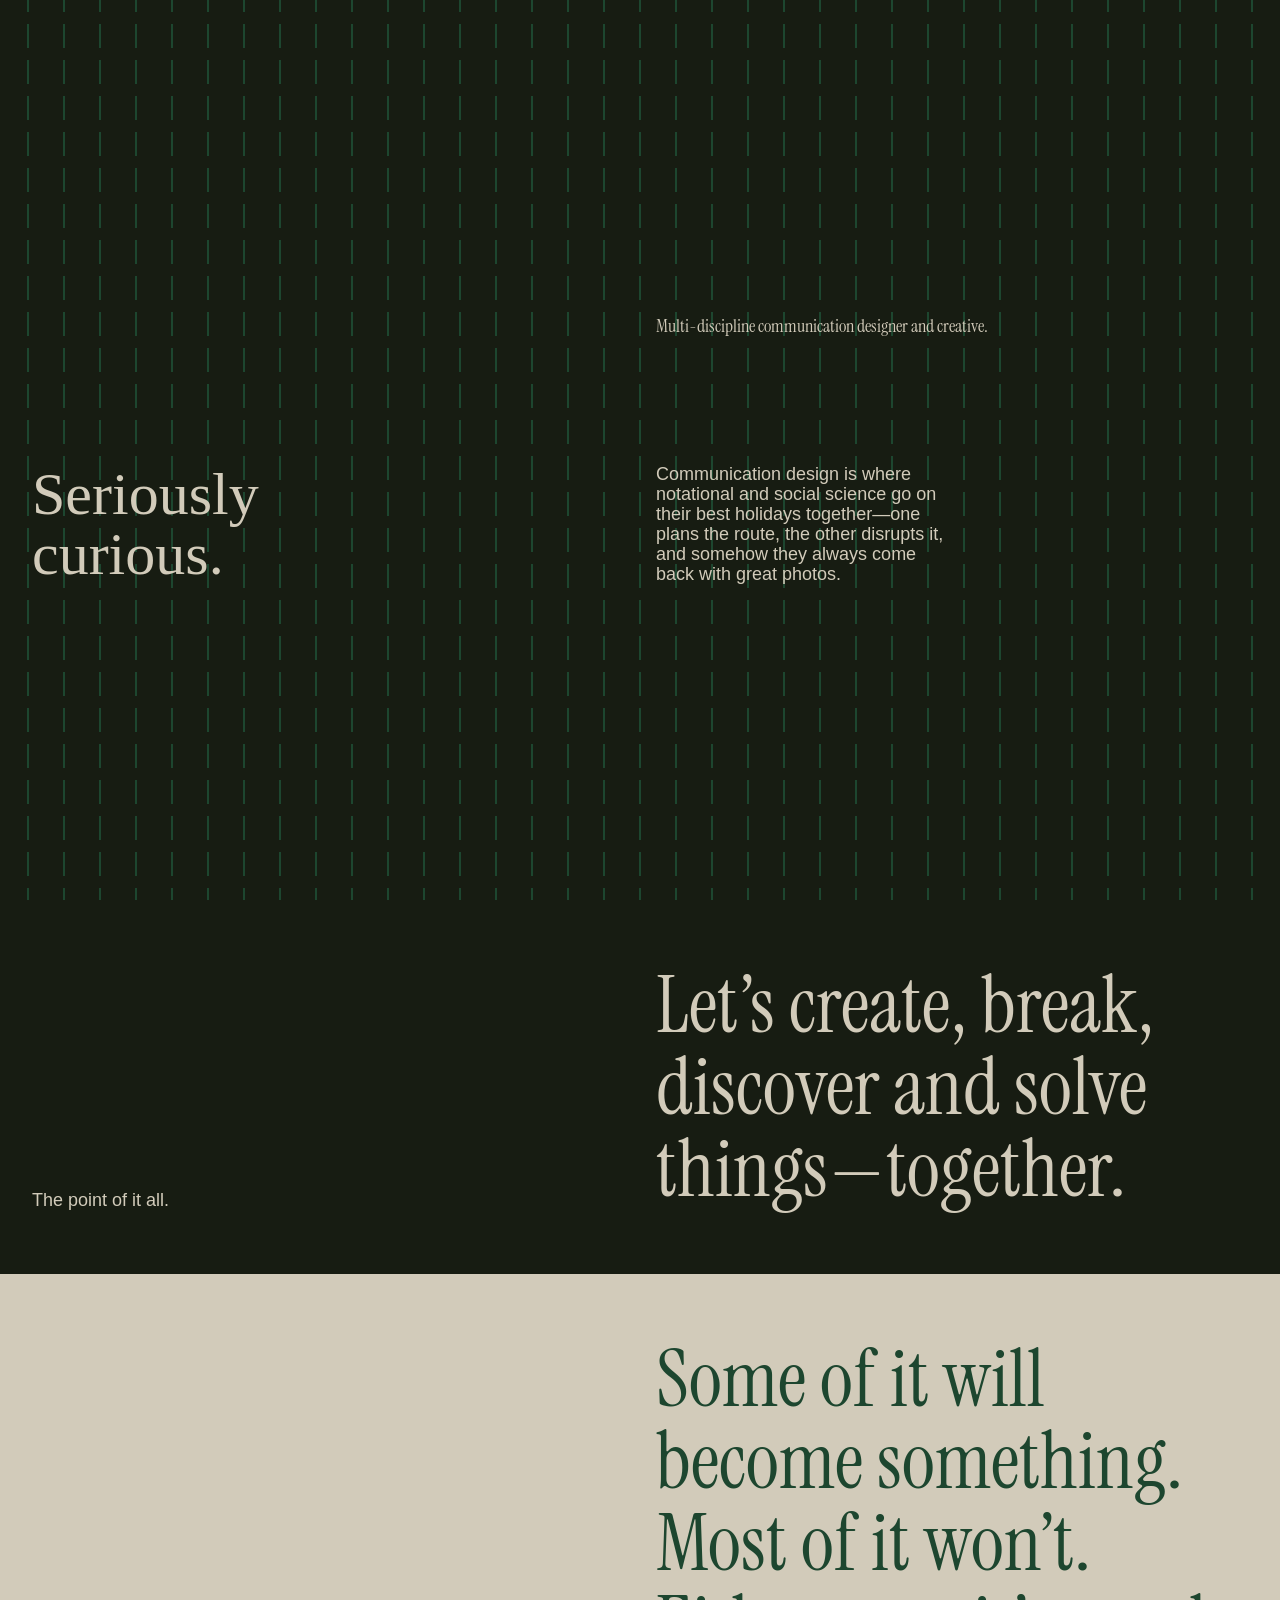
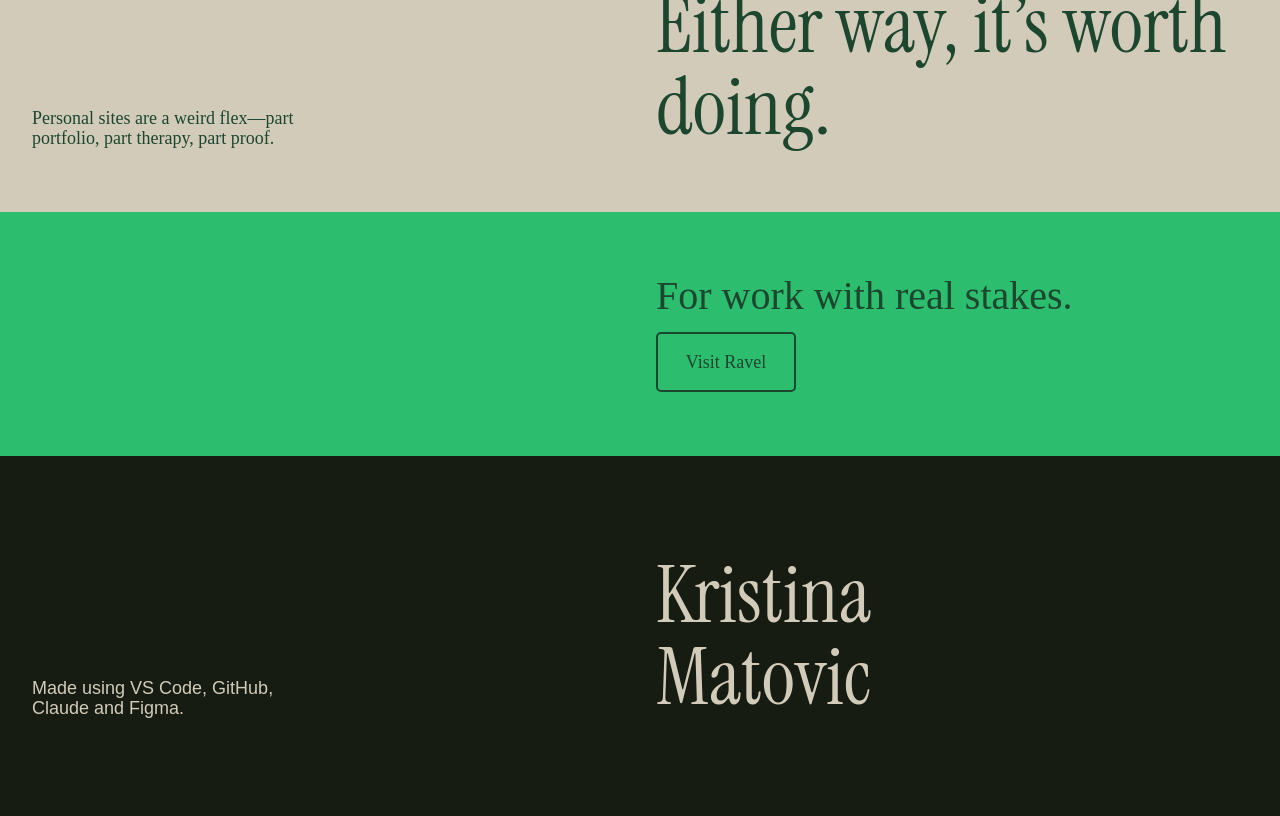
==== index.html @ 8ce005f4 "Update layout and styles" ====
<!DOCTYPE html>
<html lang="en">
<head>
  <meta charset="UTF-8">
  <meta name="viewport" content="width=device-width, initial-scale=1.0">
  <title>Kristina — Site</title>
  <link href="https://fonts.googleapis.com/css2?family=Instrument+Serif&family=Google+Sans+Flex:wght@100..900&display=swap" rel="stylesheet">
  <link rel="stylesheet" href="styles.css">
</head>
<body>

<div class="line-grid-bg" id="lineGrid"></div>
<script src="script.js"></script>

<main>
  <section class="section" id="home">
    <div class="columns">
      <div class="column heading">Seriously<br>curious.</div>
      <div class="column">
      <div class="body-serif">Multi-discipline communication designer and creative.</div>
      <div class="body-text">Communication design is where notational and social science go on their best holidays together—one plans the route, the other disrupts it, and somehow they always come back with great photos.</div>
    </div>
  </section>

  <section class="section" id="about">
    <div class="columns">
    <div class="column body-text">The point of it all.</div>
    <div class="column">  
    <div class="display-text">Let&#8217s create, break, discover and solve things—together.</div>
    </div>
  </section>

  <section class="section" id="work">
    <div class="columns">
      <div class="column body-text-green"> Personal sites are a weird flex—part portfolio, part therapy, part proof. </div>
      <div class="column display-text-green">  
      Some of it will become something. Most of it won&#8217t. Either way, it&#8217s worth doing. 
      </div>
      
    </div>
   </section>

   <section class="section" id="cta-section">
    <div class="columns">
    <div class="column"></div> 
      <div class="column">
          <div class="pull-out">For work with real stakes.</div>
          <a href="https://ravel.com.au" class="cta-button" target="_blank" rel="noopener">
        <span class="cta-text">Visit Ravel</span>
        </a>
      </div>
    </section>

  <section class="section" id="footer">
        <div class="columns">
          <div class="column body-text">Made using VS Code, GitHub, <br>Claude and Figma.  
          </div> 
          <div class="column display-text"> 
            Kristina<br>Matovic</div>
        </div>
      
  </section>
</main>


</body>
</html>
---- styles.css ----
html, body {
  margin: 0;
  background: #171C12;
  font-family: -apple-system, BlinkMacSystemFont, "Segoe UI", sans-serif;
}

html {
  overflow-x: hidden;
}

.line-grid-bg {
  position: fixed;
  inset: 0;
  z-index: 0;
  display: grid;
  grid-template-columns: repeat(auto-fill, 36px);
  grid-template-rows: repeat(auto-fill, 36px);
  justify-content: center;
  align-content: center;
}

.line-cell {
  width: 36px;
  height: 36px;
  display: flex;
  align-items: center;
  justify-content: center;
}

.line {
  width: 2px;
  height: 24px;
  background: #1D462F;
  border-radius: 0%;
  transform-origin: center;
  transform: rotate(0deg);
  /* easeInOutBack-style overshoot: bounces past target on the way in AND back */
  transition: transform 0.7s cubic-bezier(0.68, -0.55, 0.27, 1.55);
}

.line.rotated {
  transform: rotate(90deg);
  background: #2DBD6E;
}

/* Real page content sits above the background grid */

#home {
  min-height: 100vh;
}

#about {
  min-height: 40vh;
  background: #171C12;
}

#work {
  min-height: 40vh;
  background: #d2cbba;
}

#cta-section {
  min-height: 20vh;
  background: #2DBD6E;
}

#footer {
  min-height: 40vh;
  background: transparent;

}

.content {
  position: relative;
  z-index: 1;
  min-height: fit-content;
  display: flex;
  flex-direction: column;
  align-items: left;
  justify-content: left;
  text-align: left;
  padding: 2rem;
  box-sizing: border-box;
  pointer-events: none; 
}

.content h1 {
  font-size: 2.5rem;
  margin-bottom: 0.5rem;
}

.content p {
  color: #e4e1da;
  max-width: 480px;
}

.heading {
  font-family: 'Google Sans Flex';
  font-style: normal;
  font-weight: 400;
  font-size: 60px;
  line-height: 60px;
  /* or 100% */
  display: flex;
  align-items: flex-end;
  color: #d2cbba;
}

.pull-out {
  font-family: 'Google Sans Flex';
  font-style: normal;
  font-weight: 400;
  font-size: 40px;
  line-height: 40px;
  /* or 100% */
  display: flex;
  align-items: flex-end;
  color: #1D462F;
}

.body-text {
  max-width: 30ch; */
  font-family: 'Google Sans Flex';
  font-style: normal;
  font-weight: 400;
  font-size: 18px;
  line-height: 20px;
  display: flex;
  align-items: flex-end;
  color: #d2cbba;
}

.body-text-green {
  max-width: 30ch;
  font-family: 'Google Sans Flex';
  font-style: normal;
  font-weight: 500;
  font-size: 18px;
  line-height: 20px;
  /* or 100% */
  display: flex;
  align-items: flex-end;
  color: #1D462F;
}

.body-serif {
  font-family: "Instrument Serif", serif;
  font-weight: 400;
  font-size: 18px;
  line-height: 20px;
  color: #d2cbba;
  margin-bottom: 8rem;
}

.display-text {
  font-family: "Instrument Serif", serif;
  font-weight: 400;
  font-size: 80px;
  line-height: 82px;
  color: #d2cbba;
  margin-bottom: 0rem;
}

.display-text-green {
  font-family: "Instrument Serif", serif;
  font-weight: 400;
  font-size: 80px;
  line-height: 82px;
  color: #1D462F;
  margin-bottom: 0rem;
}

.section {
  min-height: 100vh;   /* each section takes at least one full screen */
  display: flex;
  align-items: center;
  justify-content: left;
  padding: 4rem 2rem;
  box-sizing: border-box;
  position: relative;
  z-index: 1;
  pointer-events: none; 
}

.columns {
  display: grid;
  grid-template-columns: 1fr 1fr;   /* two equal columns */
  gap: 2rem;
  width: 100%;   /* add this line */
  max-width: 1800px;
}

/* button */

.cta-button {
  margin-top: 1rem;
  box-sizing: border-box;
  position: relative;
  width: 140px;
  height: 60px;
  border: 2px solid#1D462F;
  border-radius: 5px;
  display: flex;
  align-items: center;
  justify-content: center;
  text-decoration: none;
  color: #FFFFFF;
  cursor: pointer;
  pointer-events: auto;   /* required since parent sections have pointer-events: none */
  background: transparent;
  transition: background 0.3s ease, border-style 0.3s ease, transform 0.3s ease;
}

.cta-button:hover {
  background: #1D462F;
  border-style: solid;
  transform: scale(1.05);
}

.cta-text {
  font-family: 'Google Sans Flex';
  font-style: normal;
  font-size: 18px;
  font-weight: 500;
  display: flex;
  text-align: center;
  color: #1D462F;
}

.cta-button:hover .cta-text {
  color: #d2cbba; /* dark text once the button fills with purple, for contrast */
}
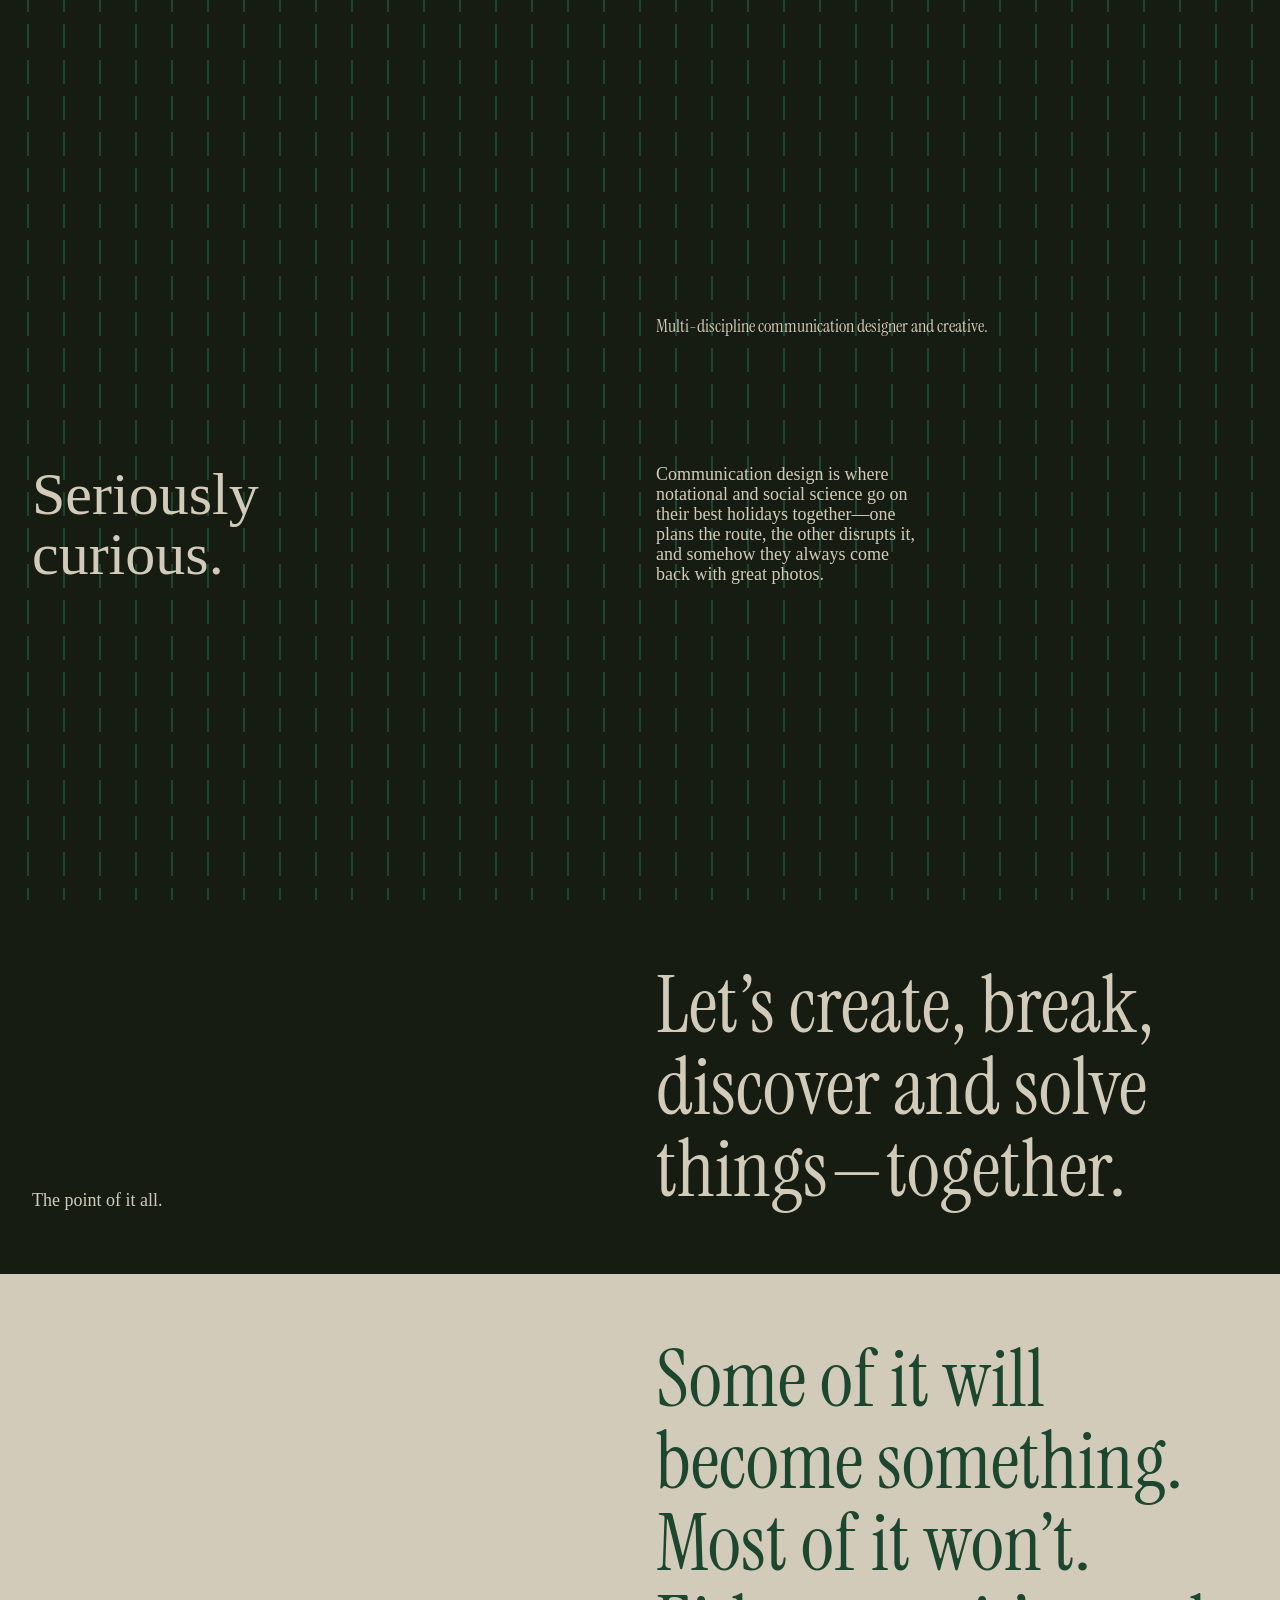
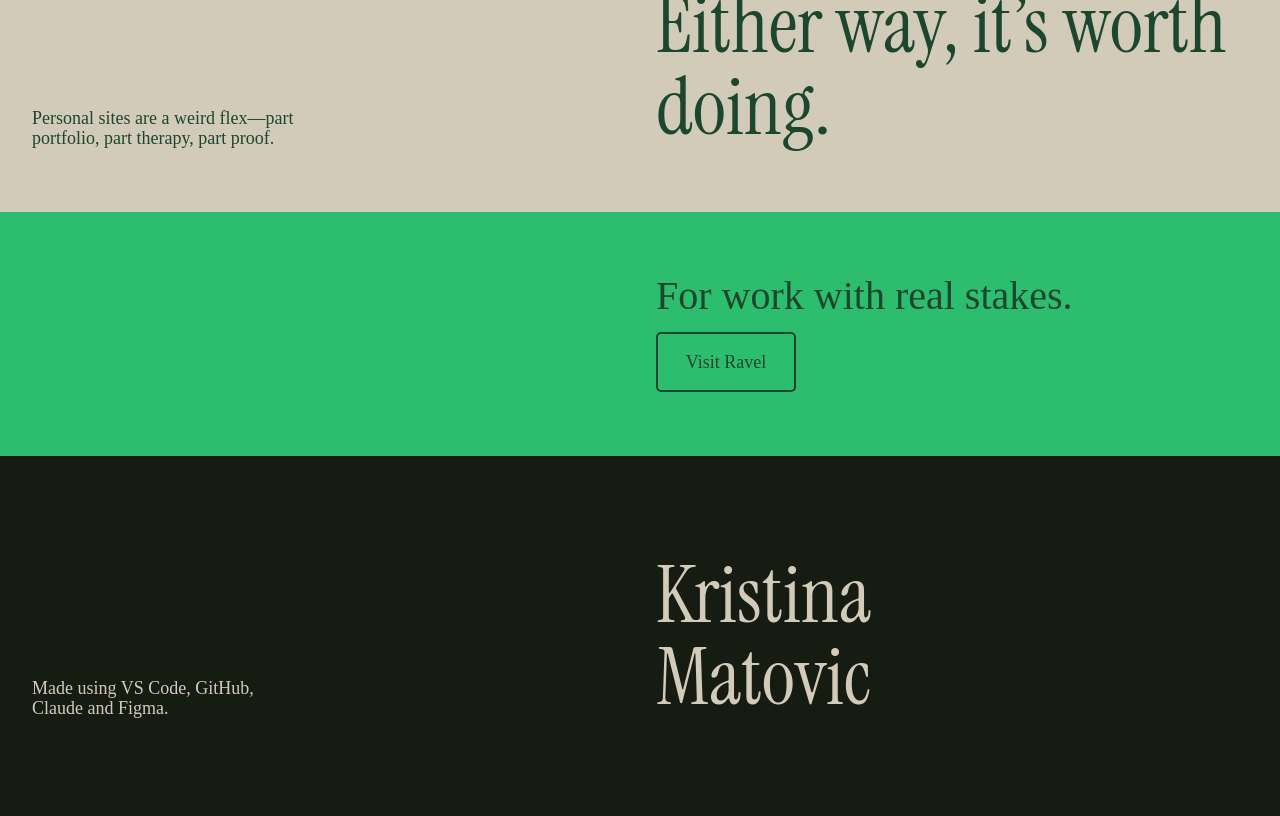
==== commit 95276f01: "Update layout and styles" ====
--- a/index.html
+++ b/index.html
@@ -20,6 +20,7 @@
       <div class="body-serif">Multi-discipline communication designer and creative.</div>
       <div class="body-text">Communication design is where notational and social science go on their best holidays together—one plans the route, the other disrupts it, and somehow they always come back with great photos.</div>
     </div>
+    </div>
   </section>
 
   <section class="section" id="about">
@@ -27,6 +28,7 @@
     <div class="column body-text">The point of it all.</div>
     <div class="column">  
     <div class="display-text">Let&#8217s create, break, discover and solve things—together.</div>
+    </div>
     </div>
   </section>
 
@@ -49,6 +51,7 @@
         <span class="cta-text">Visit Ravel</span>
         </a>
       </div>
+    </div>
     </section>
 
   <section class="section" id="footer">
--- a/styles.css
+++ b/styles.css
@@ -119,7 +119,7 @@
 }
 
 .body-text {
-  max-width: 30ch; */
+  max-width: 30ch; 
   font-family: 'Google Sans Flex';
   font-style: normal;
   font-weight: 400;
@@ -229,4 +229,39 @@
 
 .cta-button:hover .cta-text {
   color: #d2cbba; /* dark text once the button fills with purple, for contrast */
+}
+
+@media (max-width: 700px) {
+  .columns {
+    grid-template-columns: 1fr;
+  }
+
+  .heading {
+    font-size: 60px;
+    line-height: 60px;
+  }
+
+  .body-text {
+    font-size: 16px;
+    line-height: 22px;
+  }
+
+  .section {
+    padding: 4rem 1.5rem;
+  }
+
+  .display-text {
+    font-size: 56px;
+    line-height: 56px;
+  }
+
+  .display-text-green {
+    font-size: 56px;
+    line-height: 56px;
+  }
+
+  .pull-out {
+    font-size: 28px;
+    line-height: 28px;
+  }
 }
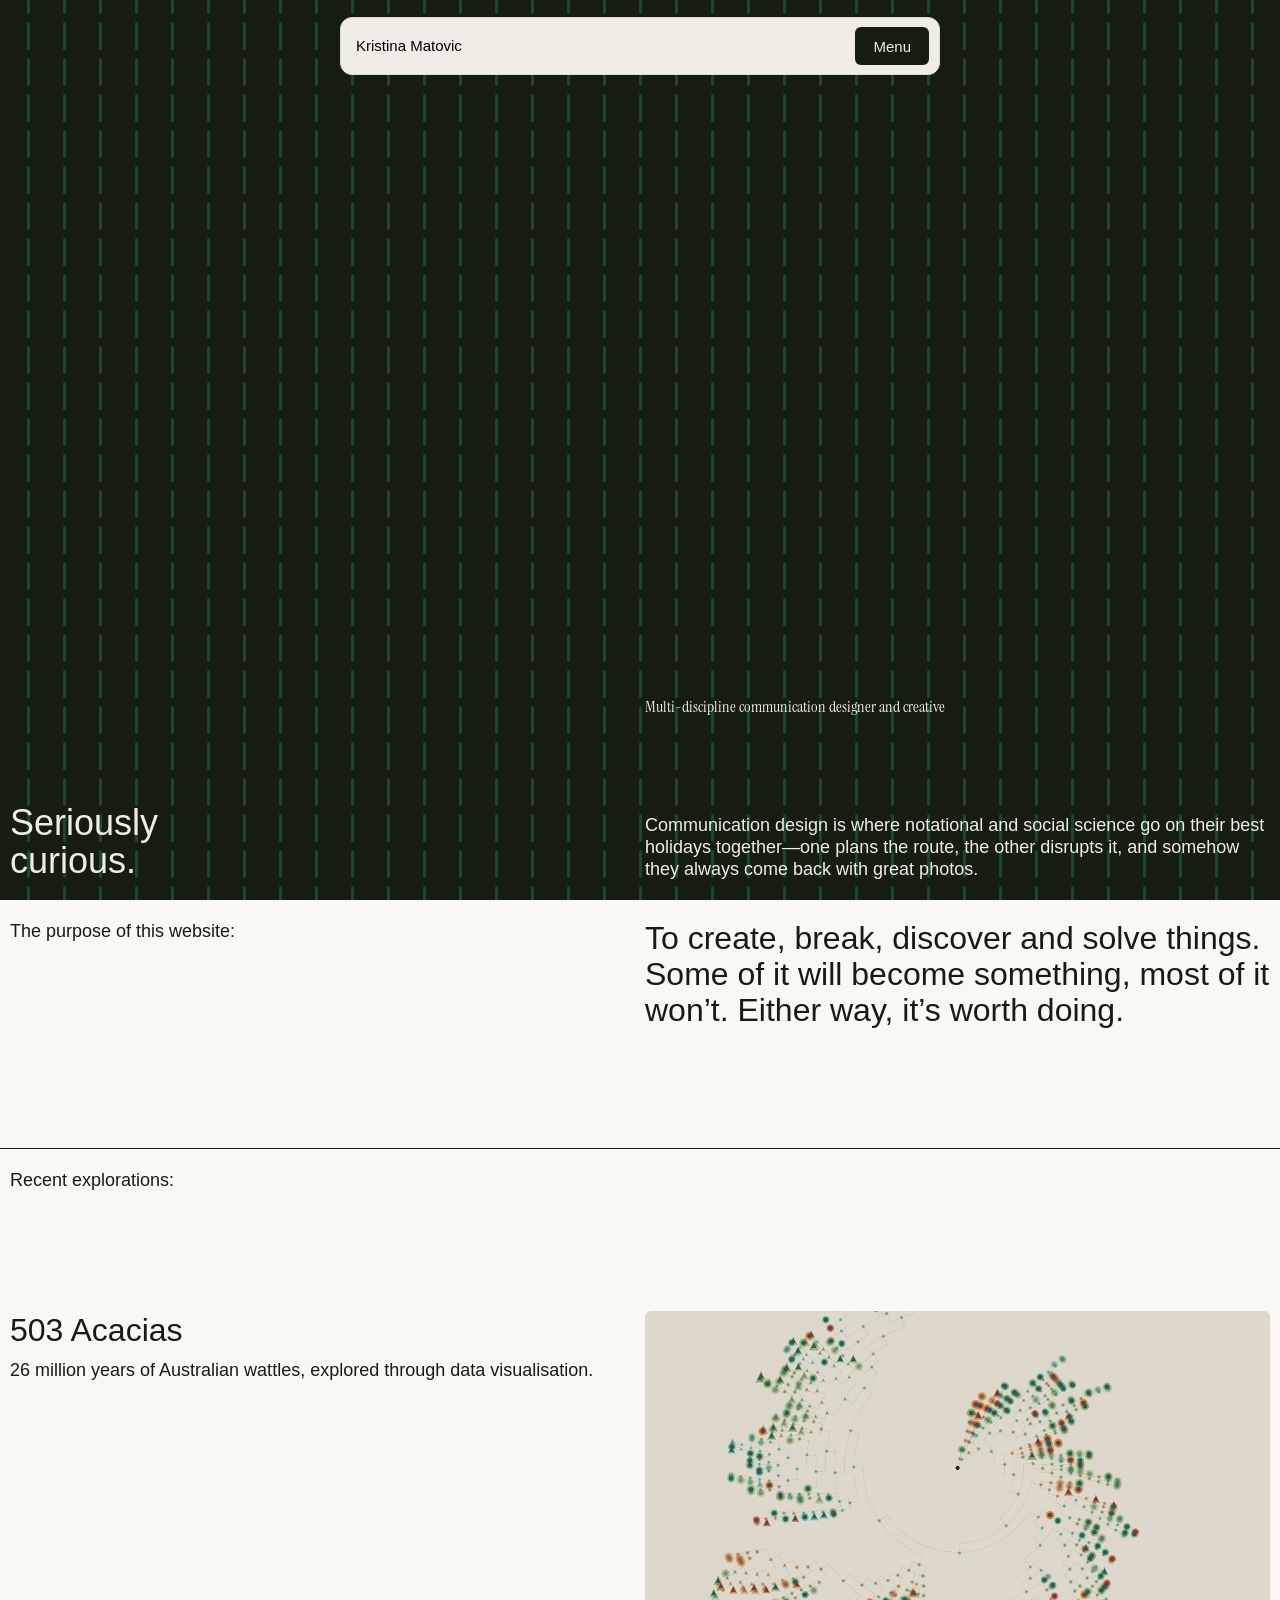
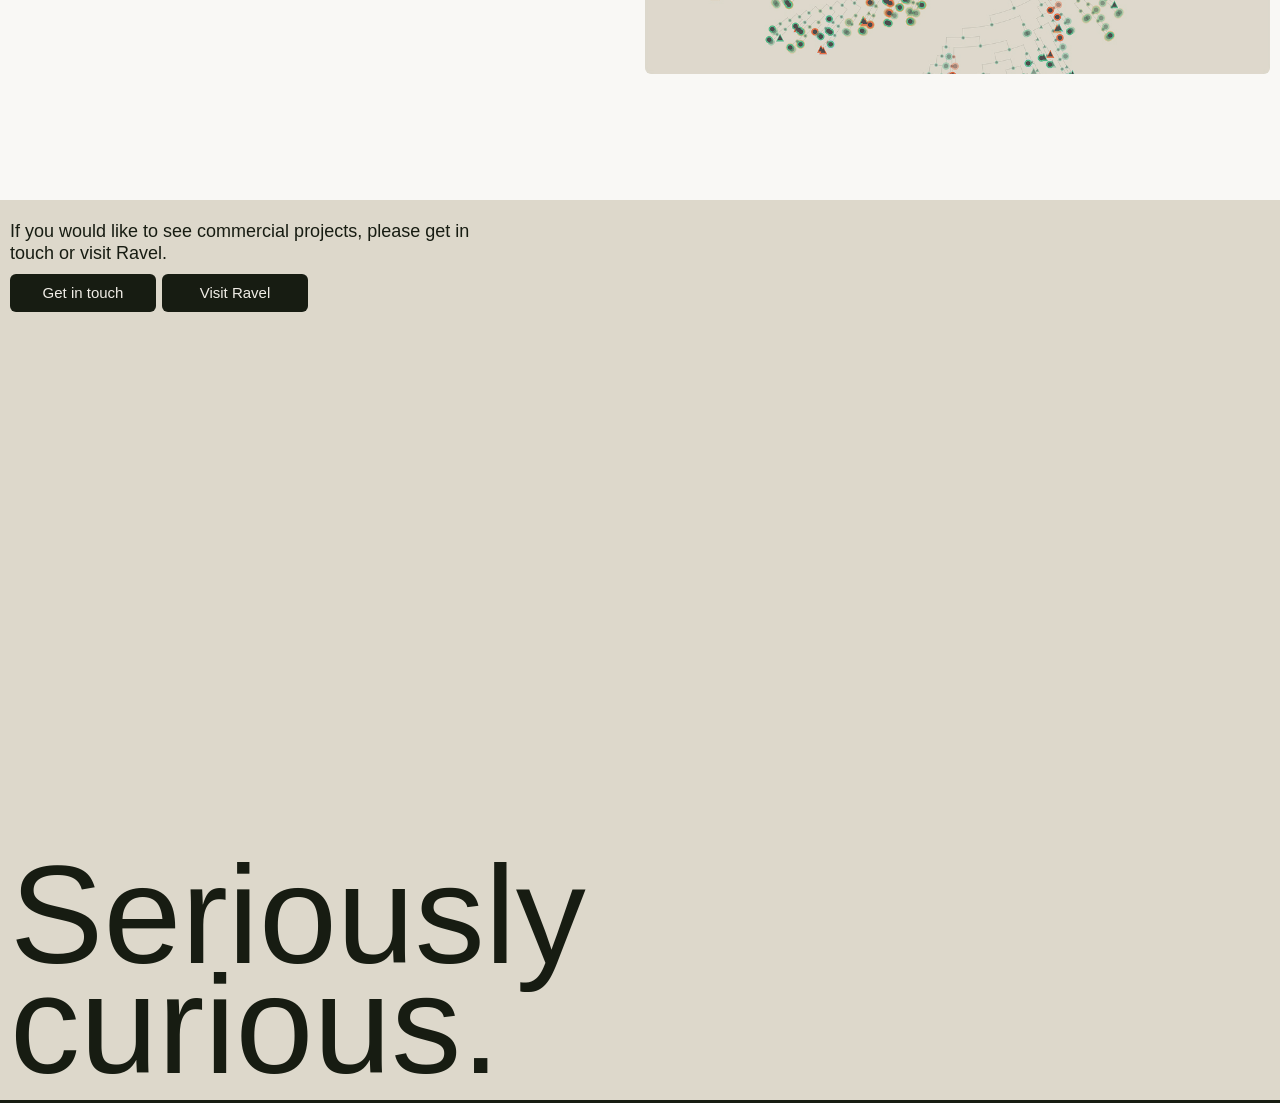
==== commit 77d2d311: "New home page, 503 Acacias page, menu and scroll animations" ====
--- a/index.html
+++ b/index.html
@@ -2,69 +2,88 @@
 <html lang="en">
 <head>
   <meta charset="UTF-8">
-  <meta name="viewport" content="width=device-width, initial-scale=1.0">
-  <title>Kristina — Site</title>
-  <link href="https://fonts.googleapis.com/css2?family=Instrument+Serif&family=Google+Sans+Flex:wght@100..900&display=swap" rel="stylesheet">
+  <meta name="viewport" content="width=device-width, initial-scale=1">
+  <title>Kristina Matovic</title>
+  <link rel="preconnect" href="https://fonts.googleapis.com">
+  <link rel="preconnect" href="https://fonts.gstatic.com" crossorigin>
+  <link href="https://fonts.googleapis.com/css2?family=Google+Sans+Flex:wght@100..900&family=Instrument+Serif&display=swap" rel="stylesheet">
   <link rel="stylesheet" href="styles.css">
 </head>
 <body>
 
-<div class="line-grid-bg" id="lineGrid"></div>
-<script src="script.js"></script>
+  <!-- Interactive background (filled in by script.js) -->
+  <div class="line-grid-bg" id="lineGrid"></div>
 
-<main>
-  <section class="section" id="home">
-    <div class="columns">
-      <div class="column heading">Seriously<br>curious.</div>
-      <div class="column">
-      <div class="body-serif">Multi-discipline communication designer and creative.</div>
-      <div class="body-text">Communication design is where notational and social science go on their best holidays together—one plans the route, the other disrupts it, and somehow they always come back with great photos.</div>
-    </div>
-    </div>
-  </section>
+  <!-- Nav -->
+  <nav class="nav-bar">
+    <a href="index.html" class="nav-name">Kristina Matovic</a>
+    <button class="menu-toggle" id="menuToggle" type="button">Menu</button>
+  </nav>
 
-  <section class="section" id="about">
-    <div class="columns">
-    <div class="column body-text">The point of it all.</div>
-    <div class="column">  
-    <div class="display-text">Let&#8217s create, break, discover and solve things—together.</div>
-    </div>
-    </div>
-  </section>
+  <div class="menu-overlay" id="menuOverlay">
+    <ul class="menu-list">
+      <li><a href="acacias.html" class="menu-item">503 Acacias</a></li>
+      <li><a href="#contact" class="menu-item">Contact</a></li>
+    </ul>
+  </div>
 
-  <section class="section" id="work">
-    <div class="columns">
-      <div class="column body-text-green"> Personal sites are a weird flex—part portfolio, part therapy, part proof. </div>
-      <div class="column display-text-green">  
-      Some of it will become something. Most of it won&#8217t. Either way, it&#8217s worth doing. 
+  <main>
+
+    <!-- 1. Home (dark, lines show through) -->
+    <section class="section section-home" id="home">
+      <div class="columns">
+        <div class="col">
+          <h1 class="home-title">Seriously<br>curious.</h1>
+        </div>
+        <div class="col home-intro">
+          <p class="home-role">Multi-discipline communication designer and creative</p>
+          <p class="body-text">Communication design is where notational and social science go on their best holidays together—one plans the route, the other disrupts it, and somehow they always come back with great photos.</p>
+        </div>
       </div>
-      
-    </div>
-   </section>
-
-   <section class="section" id="cta-section">
-    <div class="columns">
-    <div class="column"></div> 
-      <div class="column">
-          <div class="pull-out">For work with real stakes.</div>
-          <a href="https://ravel.com.au" class="cta-button" target="_blank" rel="noopener">
-        <span class="cta-text">Visit Ravel</span>
-        </a>
-      </div>
-    </div>
     </section>
 
-  <section class="section" id="footer">
-        <div class="columns">
-          <div class="column body-text">Made using VS Code, GitHub, <br>Claude and Figma.  
-          </div> 
-          <div class="column display-text"> 
-            Kristina<br>Matovic</div>
+    <!-- 2. Purpose + recent explorations -->
+    <section class="section section-light" id="explorations">
+      <div class="columns">
+        <div class="col">
+          <p class="label">The purpose of this website:</p>
         </div>
-      
-  </section>
-</main>
+        <div class="col">
+          <p class="statement">To create, break, discover and solve things. Some of it will become something, most of it won’t. Either way, it’s worth doing.</p>
+        </div>
+      </div>
 
+      <hr class="divider">
 
+      <p class="label">Recent explorations:</p>
+
+      <div class="columns project-card">
+        <div class="col">
+          <h2 class="project-title">503 Acacias</h2>
+          <p class="body-text">26 million years of Australian wattles, explored through data visualisation.</p>
+        </div>
+        <div class="col">
+          <a href="acacias.html" class="project-thumb">
+            <img src="images/acacias-thumb.png" alt="503 Acacias – phylogeny visualisation">
+          </a>
+        </div>
+      </div>
+    </section>
+
+    <!-- 3. Footer / contact -->
+    <section class="section section-footer" id="contact">
+      <div class="footer-top">
+        <p class="body-text">If you would like to see commercial projects, please get in touch or visit Ravel.</p>
+        <div class="buttons">
+          <a class="btn" href="mailto:hi@kristinamatovic.com">Get in touch</a>
+          <a class="btn" href="https://ravel.com.au" target="_blank" rel="noopener">Visit Ravel</a>
+        </div>
+      </div>
+      <p class="footer-title">Seriously<br>curious.</p>
+    </section>
+
+  </main>
+
+  <script src="script.js"></script>
 </body>
 </html>
--- a/styles.css
+++ b/styles.css
@@ -1,267 +1,311 @@
-html, body {
+/* ==========================================================
+   Kristina Matovic — home page
+   1. Tokens   2. Base   3. Background lines   4. Nav + menu
+   5. Layout   6. Sections   7. Buttons   8. Scroll fade   9. Mobile (keep last)
+   ========================================================== */
+
+/* 1. TOKENS ------------------------------------------------ */
+:root {
+  --green-black: #171C12;
+  --linen:       #F0EDE6;
+  --beige:       #DDD8CB;
+  --off-white:   #F9F8F5;
+  --gold:        #9D845B;
+
+  --line:        #1D462F;   /* resting line colour */
+  --line-active: #2DBD6E;   /* colour once rotated */
+  --cell:        36px;      /* grid cell size — script.js reads this */
+
+  --max-width: 1440px;
+  --gutter: max(10px, calc((100vw - var(--max-width)) / 2));
+}
+
+/* 2. BASE -------------------------------------------------- */
+html { overflow-x: hidden; scroll-behavior: smooth; }
+
+body {
   margin: 0;
-  background: #171C12;
-  font-family: -apple-system, BlinkMacSystemFont, "Segoe UI", sans-serif;
-}
-
-html {
-  overflow-x: hidden;
-}
-
+  background: var(--green-black);
+  color: var(--green-black);
+  font-family: 'Google Sans Flex', sans-serif;
+  font-size: 18px;
+  line-height: 22px;
+}
+
+h1, h2, p { margin: 0; }
+a { color: inherit; }
+
+.label         { font-weight: 500; }
+.body-text     { font-weight: 400; }
+.statement     { font-size: 32px; line-height: 36px; }
+.project-title { font-size: 32px; font-weight: 500; line-height: 1.2; }
+
+/* 3. BACKGROUND LINES -------------------------------------- */
 .line-grid-bg {
   position: fixed;
   inset: 0;
   z-index: 0;
   display: grid;
-  grid-template-columns: repeat(auto-fill, 36px);
-  grid-template-rows: repeat(auto-fill, 36px);
   justify-content: center;
   align-content: center;
 }
 
 .line-cell {
-  width: 36px;
-  height: 36px;
+  width: var(--cell);
+  height: var(--cell);
   display: flex;
   align-items: center;
   justify-content: center;
 }
 
 .line {
-  width: 2px;
-  height: 24px;
-  background: #1D462F;
-  border-radius: 0%;
-  transform-origin: center;
+  width: 3px;
+  height: 28px;
+  border-radius: 2px;
+  background: var(--line);
   transform: rotate(0deg);
-  /* easeInOutBack-style overshoot: bounces past target on the way in AND back */
-  transition: transform 0.7s cubic-bezier(0.68, -0.55, 0.27, 1.55);
+  transition: transform 0.7s cubic-bezier(0.68, -0.55, 0.27, 1.55),
+              background 0.3s ease;
 }
 
 .line.rotated {
   transform: rotate(90deg);
-  background: #2DBD6E;
-}
-
-/* Real page content sits above the background grid */
-
-#home {
+  background: var(--line-active);
+}
+
+/* 4. NAV + MENU -------------------------------------------- */
+.nav-bar {
+  position: fixed;
+  top: 17px;
+  left: 50%;
+  transform: translateX(-50%);
+  z-index: 100;
+  box-sizing: border-box;
+  width: calc(100% - 20px);
+  max-width: 600px;
+  height: 58px;
+  padding: 10px 10px 10px 15px;
+  display: flex;
+  align-items: center;
+  justify-content: space-between;
+  background: var(--linen);
+  border: 1px solid var(--beige);
+  border-radius: 12px;
+}
+
+.nav-name {
+  font-size: 15px;
+  font-weight: 500;
+  color: #000;
+  text-decoration: none;
+}
+
+.menu-toggle {
+  height: 38px;
+  padding: 0 18px;
+  border: 0;
+  border-radius: 6px;
+  background: var(--green-black);
+  color: var(--linen);
+  font: 400 15px 'Google Sans Flex', sans-serif;
+  cursor: pointer;
+  transition: background 0.2s;
+}
+.menu-toggle:hover,
+.menu-toggle.is-open { background: var(--gold); }
+
+.menu-overlay {
+  position: fixed;
+  inset: 0;
+  z-index: 90;
+  padding: 200px 10px 0;
+  box-sizing: border-box;
+  background: #544F4C;
+  opacity: .50;
+  visibility: hidden;
+  transition: opacity 0.3s, visibility 0.3s;
+}
+.menu-overlay.is-open { opacity: 1; visibility: visible; }
+
+.menu-list { list-style: none; margin: 0 auto; padding: 0; max-width: var(--max-width); }
+
+.menu-item {
+  position: relative;
+  display: block;
+  padding: 22px 0;
+  text-align: center;
+  font-size: 32px;
+  line-height: 36px;
+  color: var(--linen);
+  text-decoration: none;
+  border-bottom: 1px solid #A5A09D;
+  /* start state: dropped down and invisible. Closing snaps back instantly. */
+  opacity: 0;
+  transform: translateY(48px);
+  transition: opacity 0.2s, transform 0.2s;
+}
+.menu-item:hover { font-weight: 500; }
+
+/* The line that spins in when you hover — same trick as the background */
+.menu-item::before {
+  content: '';
+  position: absolute;
+  left: 20px;
+  top: 50%;
+  width: 3px;
+  height: 28px;
+  margin-top: -14px;
+  border-radius: 2px;
+  background: var(--line-active);
+  transition: transform 0.7s cubic-bezier(0.68, -0.55, 0.27, 1.55);
+}
+.menu-item:hover::before { transform: rotate(90deg); }
+
+/* Opening: items spring up one after another */
+.menu-overlay.is-open .menu-item {
+  opacity: 1;
+  transform: none;
+  transition: opacity 0.4s ease, transform 0.7s cubic-bezier(0.34, 1.56, 0.64, 1);
+}
+.menu-overlay.is-open li:nth-child(1) .menu-item { transition-delay: 0.10s; }
+.menu-overlay.is-open li:nth-child(2) .menu-item { transition-delay: 0.20s; }
+.menu-overlay.is-open li:nth-child(3) .menu-item { transition-delay: 0.30s; }
+
+@media (prefers-reduced-motion: reduce) {
+  .menu-item, .menu-overlay.is-open .menu-item { transform: none; transition: opacity 0.2s; }
+}
+
+/* 5. LAYOUT ------------------------------------------------ */
+/* Sections run edge to edge (so backgrounds do too). Side padding
+   keeps the content inside a centred 1440px column. */
+main { position: relative; z-index: 1; pointer-events: none; }  /* hovers pass through to the lines */
+
+.section {
+  box-sizing: border-box;
   min-height: 100vh;
-}
-
-#about {
-  min-height: 40vh;
-  background: #171C12;
-}
-
-#work {
-  min-height: 40vh;
-  background: #d2cbba;
-}
-
-#cta-section {
-  min-height: 20vh;
-  background: #2DBD6E;
-}
-
-#footer {
-  min-height: 40vh;
-  background: transparent;
-
-}
-
-.content {
-  position: relative;
-  z-index: 1;
-  min-height: fit-content;
+  padding: 20px var(--gutter);
   display: flex;
   flex-direction: column;
-  align-items: left;
-  justify-content: left;
-  text-align: left;
-  padding: 2rem;
-  box-sizing: border-box;
-  pointer-events: none; 
-}
-
-.content h1 {
-  font-size: 2.5rem;
-  margin-bottom: 0.5rem;
-}
-
-.content p {
-  color: #e4e1da;
-  max-width: 480px;
-}
-
-.heading {
-  font-family: 'Google Sans Flex';
-  font-style: normal;
-  font-weight: 400;
-  font-size: 60px;
-  line-height: 60px;
-  /* or 100% */
-  display: flex;
-  align-items: flex-end;
-  color: #d2cbba;
-}
-
-.pull-out {
-  font-family: 'Google Sans Flex';
-  font-style: normal;
-  font-weight: 400;
-  font-size: 40px;
-  line-height: 40px;
-  /* or 100% */
-  display: flex;
-  align-items: flex-end;
-  color: #1D462F;
-}
-
-.body-text {
-  max-width: 30ch; 
-  font-family: 'Google Sans Flex';
-  font-style: normal;
-  font-weight: 400;
-  font-size: 18px;
-  line-height: 20px;
-  display: flex;
-  align-items: flex-end;
-  color: #d2cbba;
-}
-
-.body-text-green {
-  max-width: 30ch;
-  font-family: 'Google Sans Flex';
-  font-style: normal;
-  font-weight: 500;
-  font-size: 18px;
-  line-height: 20px;
-  /* or 100% */
-  display: flex;
-  align-items: flex-end;
-  color: #1D462F;
-}
-
-.body-serif {
-  font-family: "Instrument Serif", serif;
-  font-weight: 400;
-  font-size: 18px;
-  line-height: 20px;
-  color: #d2cbba;
-  margin-bottom: 8rem;
-}
-
-.display-text {
-  font-family: "Instrument Serif", serif;
-  font-weight: 400;
-  font-size: 80px;
-  line-height: 82px;
-  color: #d2cbba;
-  margin-bottom: 0rem;
-}
-
-.display-text-green {
-  font-family: "Instrument Serif", serif;
-  font-weight: 400;
-  font-size: 80px;
-  line-height: 82px;
-  color: #1D462F;
-  margin-bottom: 0rem;
-}
-
-.section {
-  min-height: 100vh;   /* each section takes at least one full screen */
-  display: flex;
-  align-items: center;
-  justify-content: left;
-  padding: 4rem 2rem;
-  box-sizing: border-box;
-  position: relative;
-  z-index: 1;
-  pointer-events: none; 
-}
-
+  pointer-events: none;                 /* let hovers reach the lines */
+}
+
+/* Two equal columns, 10px apart */
 .columns {
   display: grid;
-  grid-template-columns: 1fr 1fr;   /* two equal columns */
-  gap: 2rem;
-  width: 100%;   /* add this line */
-  max-width: 1800px;
-}
-
-/* button */
-
-.cta-button {
-  margin-top: 1rem;
-  box-sizing: border-box;
-  position: relative;
-  width: 140px;
-  height: 60px;
-  border: 2px solid#1D462F;
-  border-radius: 5px;
+  grid-template-columns: 1fr 1fr;
+  gap: 10px;
+}
+
+/* Things that must stay clickable */
+.project-thumb, .btn, .section a { pointer-events: auto; }
+
+/* 6. SECTIONS ---------------------------------------------- */
+
+/* Home */
+.section-home { color: var(--linen); justify-content: flex-end; }
+.section-home .columns { align-items: end; }
+
+.home-title { font-size: 36px; font-weight: 500; line-height: 38px; }
+.home-intro { display: flex; flex-direction: column; gap: 98px; }
+.home-role  { font-family: 'Instrument Serif', serif; font-size: 16px; line-height: 18px; }
+
+/* Purpose + explorations */
+.section-light { background: var(--off-white); }
+.section-light .columns:first-child { margin-bottom: 120px; }
+
+.divider {
+  border: 0;
+  border-top: 1px solid var(--green-black);
+  margin: 0 calc(var(--gutter) * -1) 20px;   /* full-bleed */
+}
+
+.project-card { margin-top: 120px; }
+.project-card .col { display: flex; flex-direction: column; gap: 10px; }
+
+.project-thumb {
+  display: block;
+  border-radius: 6px;
+  overflow: hidden;
+  transition: transform 0.3s;
+}
+.project-thumb.is-visible:hover { transform: scale(1.02); }   /* .is-visible so it beats the fade-in rule */
+.project-thumb img { display: block; width: 100%; height: auto; }
+
+/* Project page */
+.project {
+  background: var(--off-white);
+  padding: 10px var(--gutter);
+  display: flex;
+  flex-direction: column;
+  gap: 20px;
+  pointer-events: auto;                 /* opaque page, so no need to pass hovers through */
+}
+
+.project-hero,
+.project-side,
+.project-tree {
+  display: block;
+  width: 100%;
+  object-fit: cover;
+  border-radius: 6px;
+  background: #D9D9D9;                  /* shows until the image loads */
+}
+
+.project-hero { height: 600px; }
+.project-side { aspect-ratio: 497 / 1200; }
+.project-tree { aspect-ratio: 1004 / 2420; }
+
+.project-intro { align-items: start; }
+.project-text .body-text { line-height: 24px; margin-bottom: 20px; }
+.project-text .project-title { margin-bottom: 20px; }
+
+/* Footer */
+.section-footer {
+  background: var(--beige);
+  justify-content: space-between;
+}
+.footer-top { display: flex; flex-direction: column; gap: 10px; max-width: 496px; }
+.footer-title { font-size: 140px; font-weight: 500; line-height: 110px; }
+
+/* 7. BUTTONS ----------------------------------------------- */
+.buttons { display: flex; gap: 6px; }
+
+.btn {
   display: flex;
   align-items: center;
   justify-content: center;
+  width: 146px;
+  height: 38px;
+  border-radius: 6px;
+  background: var(--green-black);
+  color: var(--linen);
+  font-size: 15px;
   text-decoration: none;
-  color: #FFFFFF;
-  cursor: pointer;
-  pointer-events: auto;   /* required since parent sections have pointer-events: none */
-  background: transparent;
-  transition: background 0.3s ease, border-style 0.3s ease, transform 0.3s ease;
-}
-
-.cta-button:hover {
-  background: #1D462F;
-  border-style: solid;
-  transform: scale(1.05);
-}
-
-.cta-text {
-  font-family: 'Google Sans Flex';
-  font-style: normal;
-  font-size: 18px;
-  font-weight: 500;
-  display: flex;
-  text-align: center;
-  color: #1D462F;
-}
-
-.cta-button:hover .cta-text {
-  color: #d2cbba; /* dark text once the button fills with purple, for contrast */
-}
-
-@media (max-width: 700px) {
-  .columns {
-    grid-template-columns: 1fr;
-  }
-
-  .heading {
-    font-size: 60px;
-    line-height: 60px;
-  }
-
-  .body-text {
-    font-size: 16px;
-    line-height: 22px;
-  }
-
-  .section {
-    padding: 4rem 1.5rem;
-  }
-
-  .display-text {
-    font-size: 56px;
-    line-height: 56px;
-  }
-
-  .display-text-green {
-    font-size: 56px;
-    line-height: 56px;
-  }
-
-  .pull-out {
-    font-size: 28px;
-    line-height: 28px;
-  }
-}+  transition: background 0.2s;
+}
+.btn:hover { background: var(--gold); }
+
+/* 8. FADE IN ON SCROLL ------------------------------------- */
+/* script.js adds .reveal to these elements, then .is-visible as they scroll in */
+.reveal {
+  opacity: 0;
+  transform: translateY(24px);
+  transition: opacity 0.8s ease, transform 0.8s ease;
+  transition-delay: var(--delay, 0s);
+}
+.reveal.is-visible { opacity: 1; transform: none; }
+
+@media (prefers-reduced-motion: reduce) {
+  .reveal { opacity: 1; transform: none; transition: none; }
+}
+
+/* 9. MOBILE — keep this block LAST ------------------------- */
+@media (max-width: 768px) {
+  .columns { grid-template-columns: 1fr; gap: 20px; }
+  .statement, .project-title { font-size: 26px; line-height: 30px; }
+  .home-intro { gap: 40px; }
+  .section-home .columns { gap: 60px; }
+  .footer-title { font-size: clamp(56px, 18vw, 140px); line-height: 0.8; }
+  .menu-item { font-size: 26px; }
+  .project-hero { height: 300px; }
+}
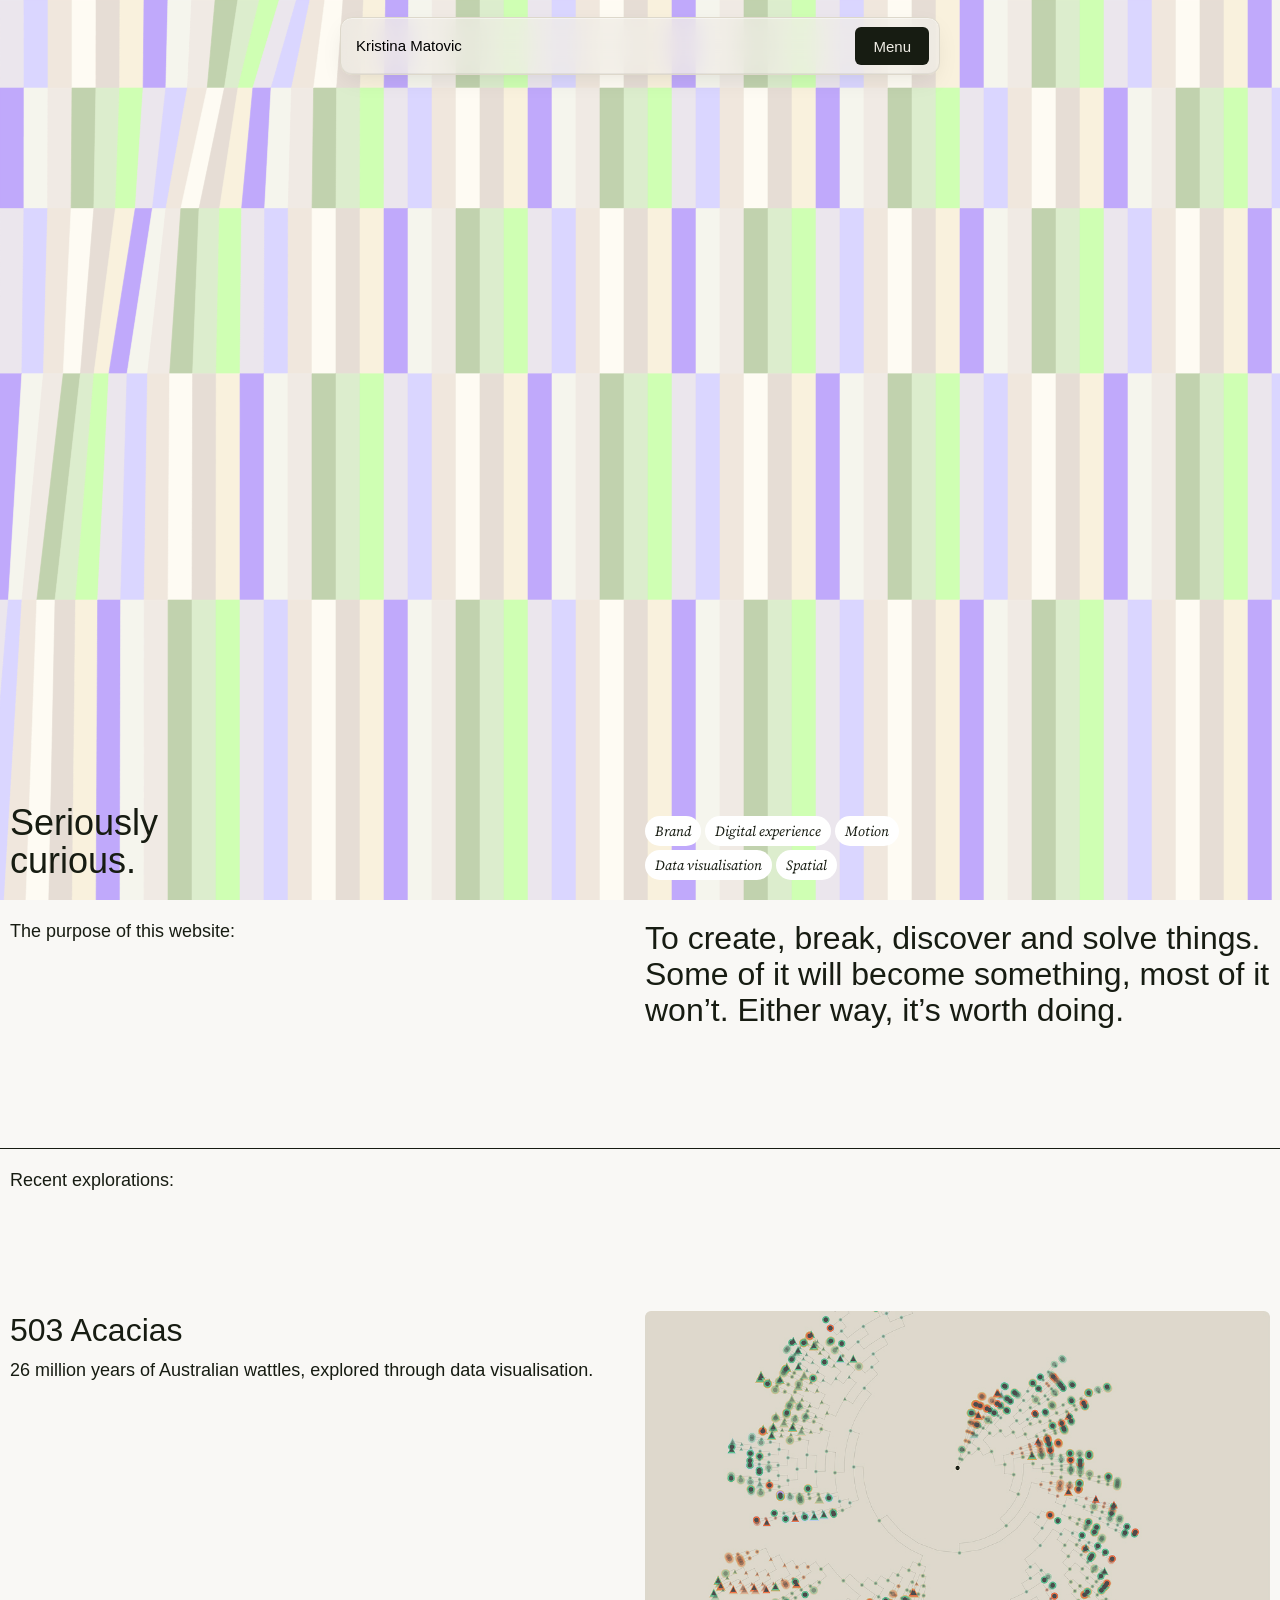
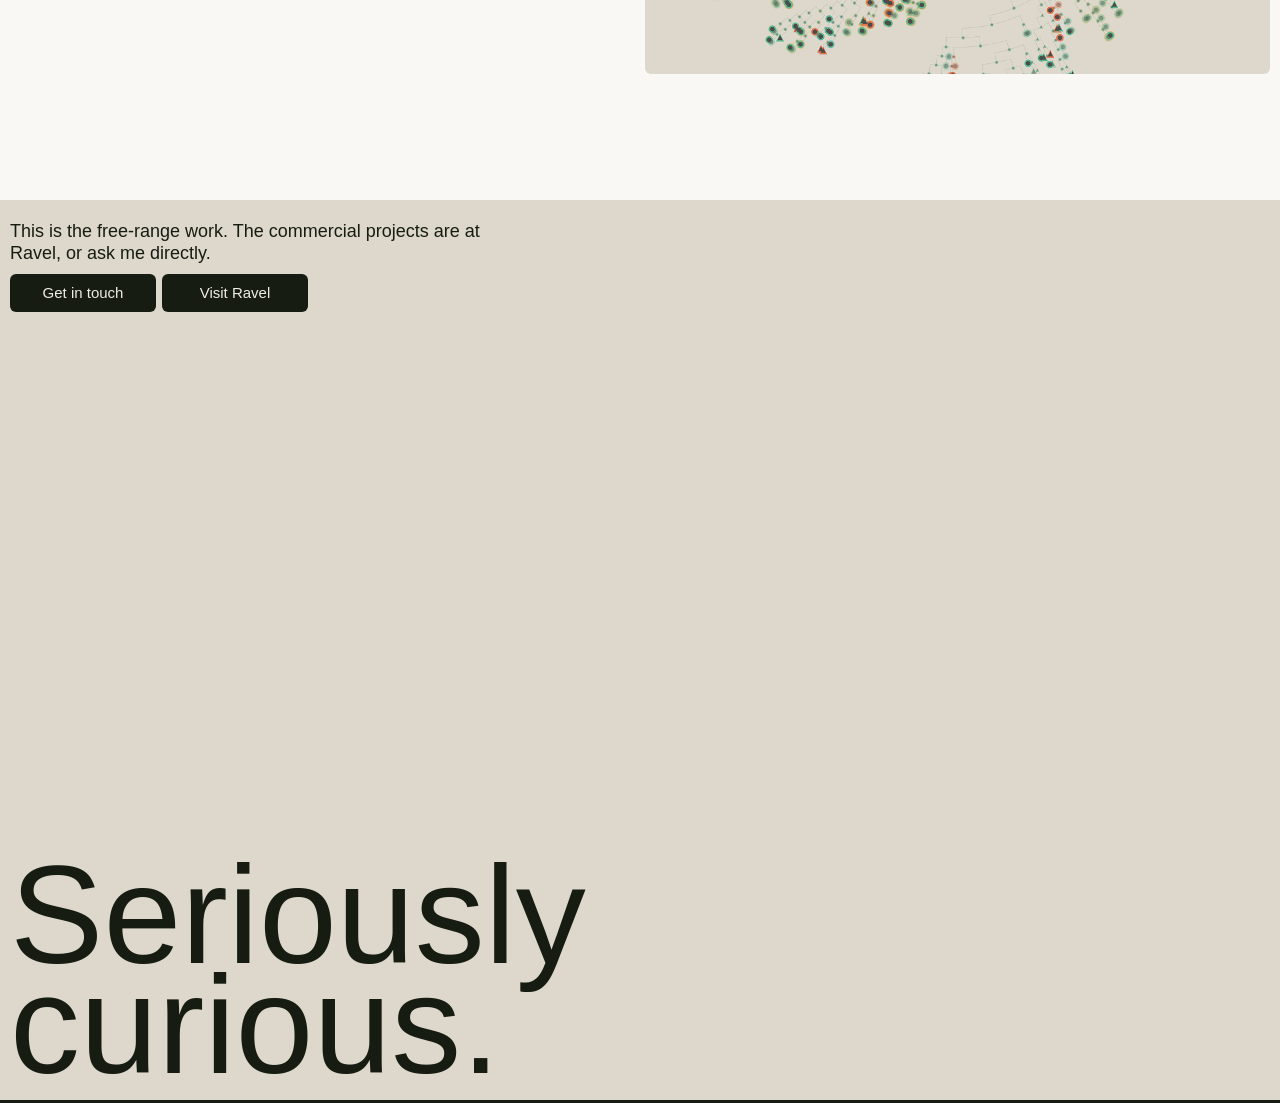
==== commit fe324c74: "Add sway grid header, nav shadow and tags" ====
--- a/index.html
+++ b/index.html
@@ -6,13 +6,13 @@
   <title>Kristina Matovic</title>
   <link rel="preconnect" href="https://fonts.googleapis.com">
   <link rel="preconnect" href="https://fonts.gstatic.com" crossorigin>
-  <link href="https://fonts.googleapis.com/css2?family=Google+Sans+Flex:wght@100..900&family=Instrument+Serif&display=swap" rel="stylesheet">
+  <link href="https://fonts.googleapis.com/css2?family=Google+Sans+Flex:wght@100..900&family=Instrument+Serif&family=Source+Serif+4:ital,opsz@1,8..60&display=swap" rel="stylesheet">
   <link rel="stylesheet" href="styles.css">
 </head>
 <body>
 
-  <!-- Interactive background (filled in by script.js) -->
-  <div class="line-grid-bg" id="lineGrid"></div>
+  <!-- Interactive background (filled in by sway-grid.js) -->
+  <canvas class="sway-grid-bg" id="swayGrid" aria-hidden="true"></canvas>
 
   <!-- Nav -->
   <nav class="nav-bar">
@@ -36,8 +36,17 @@
           <h1 class="home-title">Seriously<br>curious.</h1>
         </div>
         <div class="col home-intro">
-          <p class="home-role">Multi-discipline communication designer and creative</p>
-          <p class="body-text">Communication design is where notational and social science go on their best holidays together—one plans the route, the other disrupts it, and somehow they always come back with great photos.</p>
+          <div class="tags" aria-label="Disciplines">
+            <ul class="tag-row">
+              <li class="tag">Brand</li>
+              <li class="tag">Digital experience</li>
+              <li class="tag">Motion</li>
+            </ul>
+            <ul class="tag-row">
+              <li class="tag">Data visualisation</li>
+              <li class="tag">Spatial</li>
+            </ul>
+          </div>
         </div>
       </div>
     </section>
@@ -73,7 +82,7 @@
     <!-- 3. Footer / contact -->
     <section class="section section-footer" id="contact">
       <div class="footer-top">
-        <p class="body-text">If you would like to see commercial projects, please get in touch or visit Ravel.</p>
+        <p class="body-text">This is the free-range work. The commercial projects are at Ravel, or ask me directly.</p>
         <div class="buttons">
           <a class="btn" href="mailto:hi@kristinamatovic.com">Get in touch</a>
           <a class="btn" href="https://ravel.com.au" target="_blank" rel="noopener">Visit Ravel</a>
@@ -84,6 +93,7 @@
 
   </main>
 
+  <script src="sway-grid.js"></script>
   <script src="script.js"></script>
 </body>
 </html>
--- a/styles.css
+++ b/styles.css
@@ -40,37 +40,15 @@
 .statement     { font-size: 32px; line-height: 36px; }
 .project-title { font-size: 32px; font-weight: 500; line-height: 1.2; }
 
-/* 3. BACKGROUND LINES -------------------------------------- */
-.line-grid-bg {
+/* 3. BACKGROUND SWAY GRID ---------------------------------- */
+.sway-grid-bg {
   position: fixed;
   inset: 0;
   z-index: 0;
-  display: grid;
-  justify-content: center;
-  align-content: center;
-}
-
-.line-cell {
-  width: var(--cell);
-  height: var(--cell);
-  display: flex;
-  align-items: center;
-  justify-content: center;
-}
-
-.line {
-  width: 3px;
-  height: 28px;
-  border-radius: 2px;
-  background: var(--line);
-  transform: rotate(0deg);
-  transition: transform 0.7s cubic-bezier(0.68, -0.55, 0.27, 1.55),
-              background 0.3s ease;
-}
-
-.line.rotated {
-  transform: rotate(90deg);
-  background: var(--line-active);
+  display: block;
+  width: 100%;
+  height: 100%;
+  touch-action: pan-y;                  /* vertical scrolling always allowed */
 }
 
 /* 4. NAV + MENU -------------------------------------------- */
@@ -91,6 +69,13 @@
   background: var(--linen);
   border: 1px solid var(--beige);
   border-radius: 12px;
+    box-shadow:
+    inset 0 1px 0 rgba(255, 255, 255, 0.4),   /* light catching the top edge */
+    inset 0 -1px 0 rgba(23, 28, 18, 0.06),    /* faint bottom edge */
+    0 1px 2px rgba(161, 165, 158, 0.015),         /* tight contact shadow */
+    0 8px 24px -6px rgba(23, 28, 18, 0.103);   /* soft lift */
+  background: rgba(240, 237, 230, 0.72);
+  backdrop-filter: blur(12px);
 }
 
 .nav-name {
@@ -121,7 +106,7 @@
   padding: 200px 10px 0;
   box-sizing: border-box;
   background: #544F4C;
-  opacity: .50;
+  opacity: 0;
   visibility: hidden;
   transition: opacity 0.3s, visibility 0.3s;
 }
@@ -202,12 +187,41 @@
 /* 6. SECTIONS ---------------------------------------------- */
 
 /* Home */
-.section-home { color: var(--linen); justify-content: flex-end; }
+.section-home { color: var(--green-black); justify-content: flex-end; }
 .section-home .columns { align-items: end; }
 
 .home-title { font-size: 36px; font-weight: 500; line-height: 38px; }
 .home-intro { display: flex; flex-direction: column; gap: 98px; }
 .home-role  { font-family: 'Instrument Serif', serif; font-size: 16px; line-height: 18px; }
+
+/* Tags */
+.tags { display: flex; flex-direction: column; gap: 4px; }
+
+.tag-row {
+  list-style: none;
+  margin: 0;
+  padding: 0;
+  display: flex;
+  flex-wrap: wrap;
+  gap: 4px;
+}
+
+.tag {
+  box-sizing: border-box;
+  height: 30px;
+  padding: 0 10px;
+  display: inline-flex;
+  align-items: center;
+  background: #fff;
+  border-radius: 20px;
+  font-family: 'Source Serif 4', Georgia, serif;
+  font-style: italic;
+  font-variation-settings: "opsz" 18;   /* the 18pt cut from your Figma file */
+  font-size: 14px;
+  line-height: 1;
+  color: var(--green-black);
+  white-space: nowrap;
+}
 
 /* Purpose + explorations */
 .section-light { background: var(--off-white); }
@@ -228,7 +242,7 @@
   overflow: hidden;
   transition: transform 0.3s;
 }
-.project-thumb.is-visible:hover { transform: scale(1.02); }   /* .is-visible so it beats the fade-in rule */
+.project-thumb.is-visible:hover { transform: scale(1.05); }   /* .is-visible so it beats the fade-in rule */
 .project-thumb img { display: block; width: 100%; height: auto; }
 
 /* Project page */
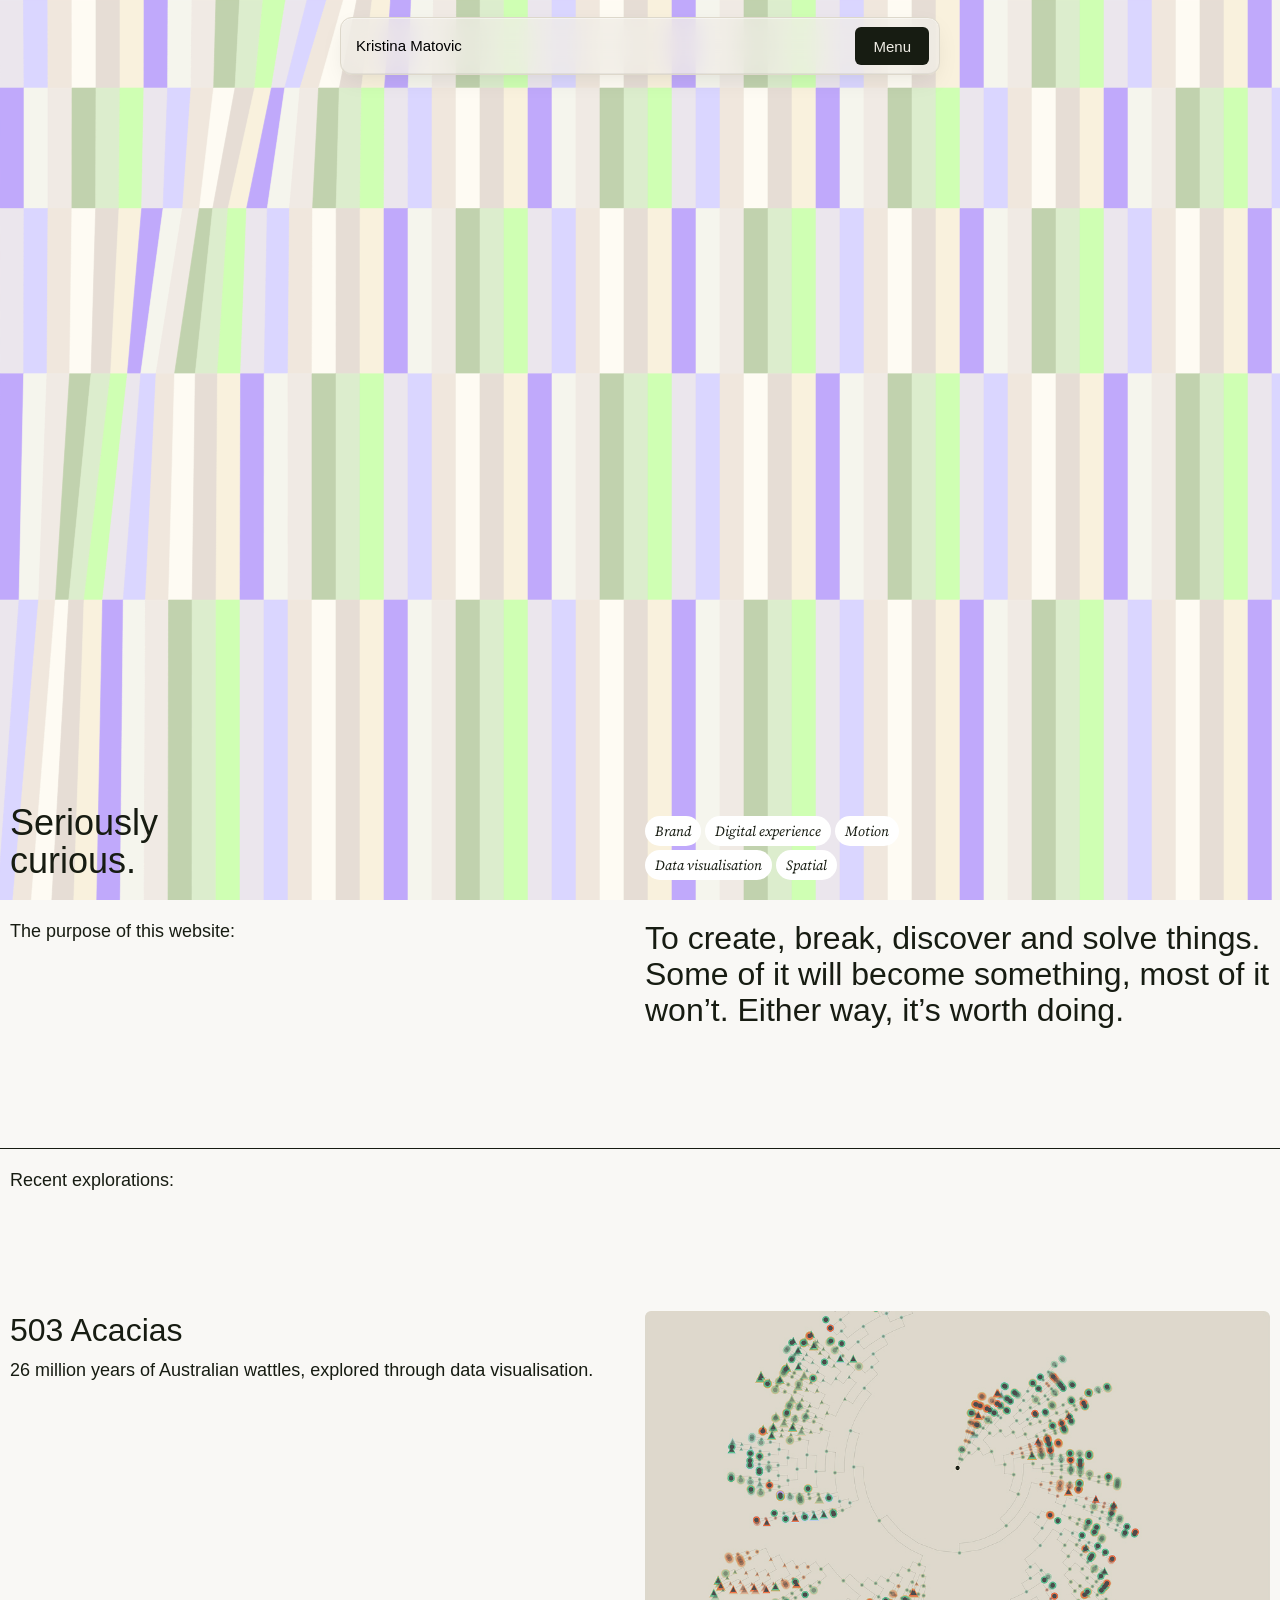
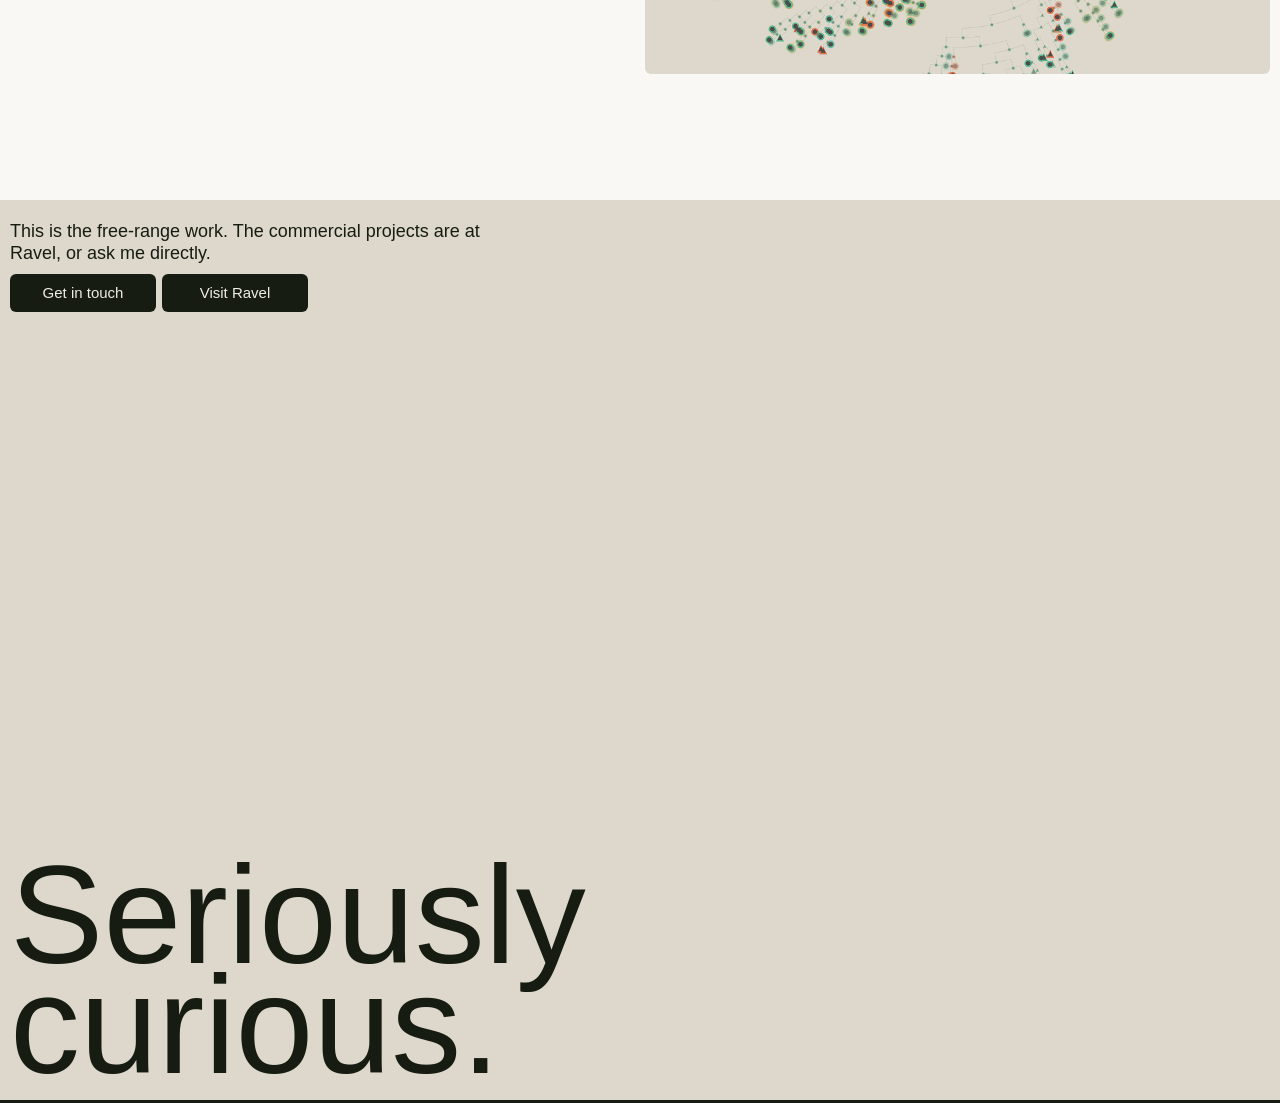
==== commit f2c4312f: "Favicon, menu hover, Home link, custom cursor and section height fix" ====
--- a/index.html
+++ b/index.html
@@ -4,6 +4,9 @@
   <meta charset="UTF-8">
   <meta name="viewport" content="width=device-width, initial-scale=1">
   <title>Kristina Matovic</title>
+  <link rel="icon" href="favicon.ico" sizes="32x32">
+  <link rel="icon" href="favicon.svg" type="image/svg+xml">
+  <link rel="apple-touch-icon" href="apple-touch-icon.png">
   <link rel="preconnect" href="https://fonts.googleapis.com">
   <link rel="preconnect" href="https://fonts.gstatic.com" crossorigin>
   <link href="https://fonts.googleapis.com/css2?family=Google+Sans+Flex:wght@100..900&family=Instrument+Serif&family=Source+Serif+4:ital,opsz@1,8..60&display=swap" rel="stylesheet">
@@ -22,6 +25,7 @@
 
   <div class="menu-overlay" id="menuOverlay">
     <ul class="menu-list">
+      <li><a href="index.html#home" class="menu-item">Home</a></li>
       <li><a href="acacias.html" class="menu-item">503 Acacias</a></li>
       <li><a href="#contact" class="menu-item">Contact</a></li>
     </ul>
--- a/styles.css
+++ b/styles.css
@@ -10,7 +10,9 @@
   --linen:       #F0EDE6;
   --beige:       #DDD8CB;
   --off-white:   #F9F8F5;
-  --gold:        #9D845B;
+  --gold:        #9D845B;   /* menu open */
+  --lime:        #9D845B;   /* menu hover */
+  --orange:      #EB6238;   /* cursor */
 
   --line:        #1D462F;   /* resting line colour */
   --line-active: #2DBD6E;   /* colour once rotated */
@@ -105,7 +107,7 @@
   z-index: 90;
   padding: 200px 10px 0;
   box-sizing: border-box;
-  background: #544F4C;
+  background: #32302F;
   opacity: 0;
   visibility: hidden;
   transition: opacity 0.3s, visibility 0.3s;
@@ -123,38 +125,33 @@
   line-height: 36px;
   color: var(--linen);
   text-decoration: none;
-  border-bottom: 1px solid #A5A09D;
+  border-bottom: 1px solid #544F4C;
   /* start state: dropped down and invisible. Closing snaps back instantly. */
   opacity: 0;
   transform: translateY(48px);
   transition: opacity 0.2s, transform 0.2s;
 }
-.menu-item:hover { font-weight: 500; }
+.menu-item { transition: opacity 0.2s, transform 0.2s, color 0.2s; }
+.menu-item:hover,
+.menu-item:focus-visible {
+  color: var(--lime);
+  letter-spacing: 0.06em;
+  border-bottom-color: var(--lime);
+}
 
 /* The line that spins in when you hover — same trick as the background */
-.menu-item::before {
-  content: '';
-  position: absolute;
-  left: 20px;
-  top: 50%;
-  width: 3px;
-  height: 28px;
-  margin-top: -14px;
-  border-radius: 2px;
-  background: var(--line-active);
-  transition: transform 0.7s cubic-bezier(0.68, -0.55, 0.27, 1.55);
-}
-.menu-item:hover::before { transform: rotate(90deg); }
+
 
 /* Opening: items spring up one after another */
 .menu-overlay.is-open .menu-item {
   opacity: 1;
   transform: none;
-  transition: opacity 0.4s ease, transform 0.7s cubic-bezier(0.34, 1.56, 0.64, 1);
-}
-.menu-overlay.is-open li:nth-child(1) .menu-item { transition-delay: 0.10s; }
-.menu-overlay.is-open li:nth-child(2) .menu-item { transition-delay: 0.20s; }
-.menu-overlay.is-open li:nth-child(3) .menu-item { transition-delay: 0.30s; }
+  transition: color 0.2s, letter-spacing 0.4s cubic-bezier(0.34, 1.56, 0.64, 1), border-color 0.2s,
+              opacity 0.4s ease, transform 0.7s cubic-bezier(0.34, 1.56, 0.64, 1);
+}
+.menu-overlay.is-open li:nth-child(1) .menu-item { transition-delay: 0s, 0s, 0s, 0.10s, 0.10s; }
+.menu-overlay.is-open li:nth-child(2) .menu-item { transition-delay: 0s, 0s, 0s, 0.20s, 0.20s; }
+.menu-overlay.is-open li:nth-child(3) .menu-item { transition-delay: 0s, 0s, 0s, 0.30s, 0.30s; }
 
 @media (prefers-reduced-motion: reduce) {
   .menu-item, .menu-overlay.is-open .menu-item { transform: none; transition: opacity 0.2s; }
@@ -167,7 +164,8 @@
 
 .section {
   box-sizing: border-box;
-  min-height: 100vh;
+  min-height: 100vh;    /* fallback for older browsers */
+  min-height: 100svh;   /* visible screen height, with browser toolbars showing */
   padding: 20px var(--gutter);
   display: flex;
   flex-direction: column;
@@ -313,7 +311,37 @@
   .reveal { opacity: 1; transform: none; transition: none; }
 }
 
-/* 9. MOBILE — keep this block LAST ------------------------- */
+/* 9. CUSTOM CURSOR ---------------------------------------- */
+@media (hover: hover) and (pointer: fine) {
+  html.has-cursor, html.has-cursor * { cursor: none; }
+}
+
+.cursor {
+  position: fixed;
+  top: 0;
+  left: 0;
+  z-index: 1000;
+  width: 12px;
+  height: 12px;
+  margin: -6px 0 0 -6px;                /* centres the dot on the pointer */
+  border-radius: 50%;
+  background: var(--orange);
+  pointer-events: none;                 /* never blocks clicks or the sway grid */
+  opacity: 0;
+  transition: width 0.25s, height 0.25s, margin 0.25s, background 0.25s, box-shadow 0.25s, opacity 0.2s;
+}
+.cursor.is-visible { opacity: 1; }
+
+/* Over links and buttons: dot opens into a ring */
+.cursor.is-hover {
+  width: 36px;
+  height: 36px;
+  margin: -18px 0 0 -18px;
+  background: transparent;
+  box-shadow: inset 0 0 0 2px var(--orange);
+}
+
+/* . MOBILE — keep this block LAST ------------------------- */
 @media (max-width: 768px) {
   .columns { grid-template-columns: 1fr; gap: 20px; }
   .statement, .project-title { font-size: 26px; line-height: 30px; }
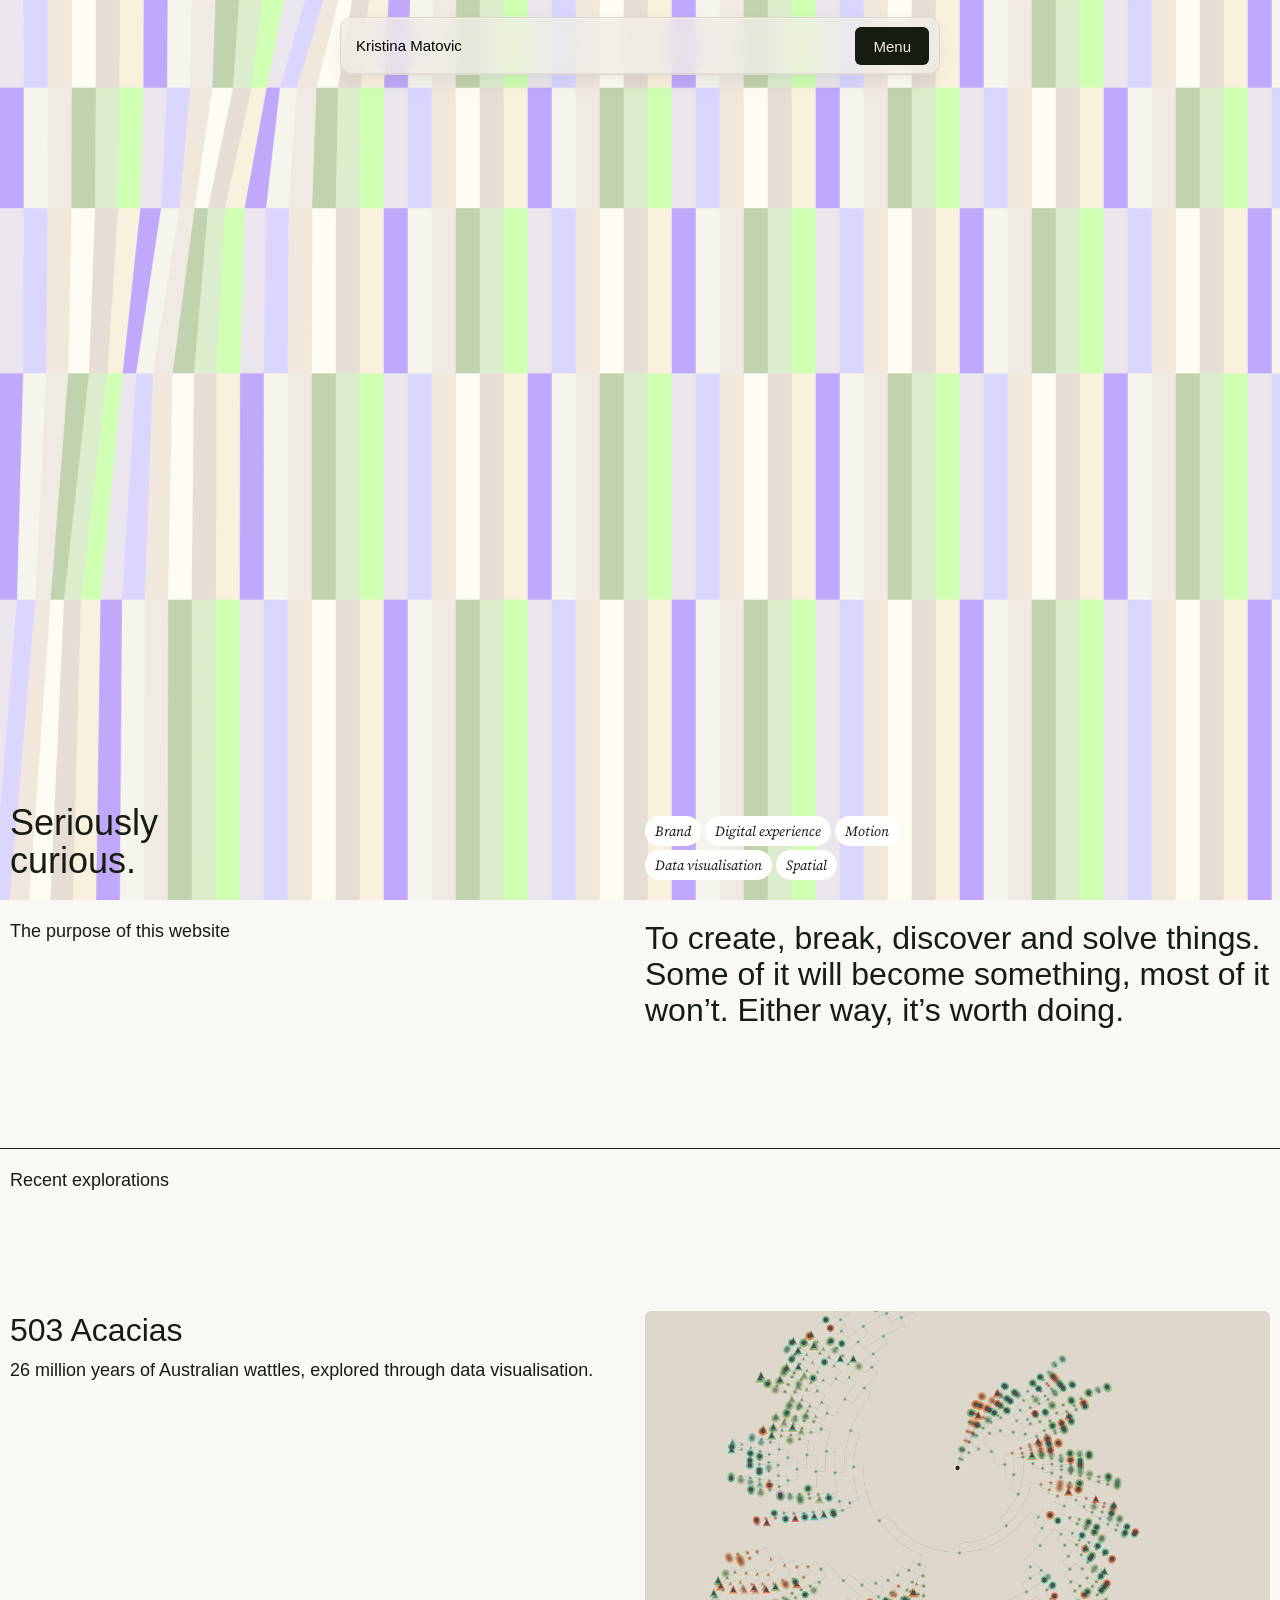
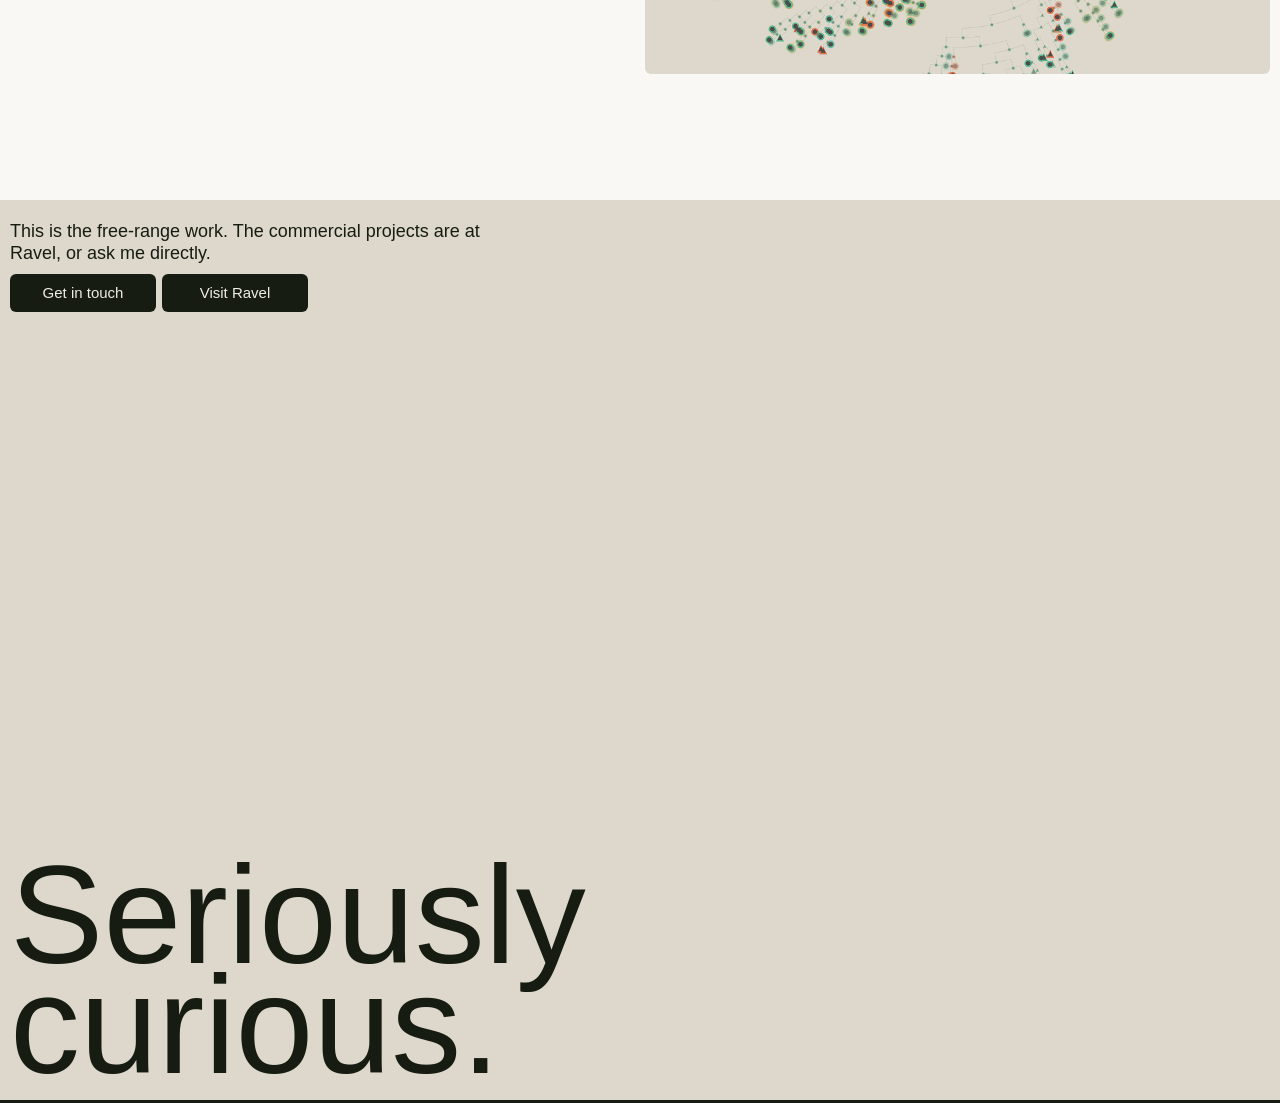
==== commit 9fa8b721: "About page, sun strip header, full-width menu lines" ====
--- a/index.html
+++ b/index.html
@@ -27,6 +27,7 @@
     <ul class="menu-list">
       <li><a href="index.html#home" class="menu-item">Home</a></li>
       <li><a href="acacias.html" class="menu-item">503 Acacias</a></li>
+      <li><a href="about.html" class="menu-item">About</a></li>
       <li><a href="#contact" class="menu-item">Contact</a></li>
     </ul>
   </div>
@@ -59,7 +60,7 @@
     <section class="section section-light" id="explorations">
       <div class="columns">
         <div class="col">
-          <p class="label">The purpose of this website:</p>
+          <p class="label">The purpose of this website</p>
         </div>
         <div class="col">
           <p class="statement">To create, break, discover and solve things. Some of it will become something, most of it won’t. Either way, it’s worth doing.</p>
@@ -68,7 +69,7 @@
 
       <hr class="divider">
 
-      <p class="label">Recent explorations:</p>
+      <p class="label">Recent explorations</p>
 
       <div class="columns project-card">
         <div class="col">
--- a/styles.css
+++ b/styles.css
@@ -105,7 +105,7 @@
   position: fixed;
   inset: 0;
   z-index: 90;
-  padding: 200px 10px 0;
+  padding: 200px 0 0;
   box-sizing: border-box;
   background: #32302F;
   opacity: 0;
@@ -114,7 +114,7 @@
 }
 .menu-overlay.is-open { opacity: 1; visibility: visible; }
 
-.menu-list { list-style: none; margin: 0 auto; padding: 0; max-width: var(--max-width); }
+.menu-list { list-style: none; margin: 0; padding: 0; }
 
 .menu-item {
   position: relative;
@@ -152,6 +152,7 @@
 .menu-overlay.is-open li:nth-child(1) .menu-item { transition-delay: 0s, 0s, 0s, 0.10s, 0.10s; }
 .menu-overlay.is-open li:nth-child(2) .menu-item { transition-delay: 0s, 0s, 0s, 0.20s, 0.20s; }
 .menu-overlay.is-open li:nth-child(3) .menu-item { transition-delay: 0s, 0s, 0s, 0.30s, 0.30s; }
+.menu-overlay.is-open li:nth-child(4) .menu-item { transition-delay: 0s, 0s, 0s, 0.40s, 0.40s; }
 
 @media (prefers-reduced-motion: reduce) {
   .menu-item, .menu-overlay.is-open .menu-item { transform: none; transition: opacity 0.2s; }
@@ -271,6 +272,47 @@
 .project-text .body-text { line-height: 24px; margin-bottom: 20px; }
 .project-text .project-title { margin-bottom: 20px; }
 
+/* About page header */
+.about-hero {
+  display: block;
+  height: 600px;
+  background: var(--linen);
+  touch-action: pan-y;                  /* vertical scrolling always allowed */
+
+  /* Edge to edge, like the home page */
+  width: calc(100% + var(--gutter) * 2);
+  margin: -10px calc(var(--gutter) * -1) 0;   /* cancels the page padding: top, left, right */
+  border-radius: 0;
+}
+
+/* About page */
+.rule { border: 0; border-top: 1px solid var(--green-black); margin: 0 calc(var(--gutter) * -1); }   /* full-bleed */
+
+/* Edge-to-edge header image (About page) */
+.hero-full {
+  width: calc(100% + var(--gutter) * 2);
+  margin: -10px calc(var(--gutter) * -1) 0;   /* cancels the page padding: top, left, right */
+  border-radius: 0;
+}
+
+.about-section { align-items: start; padding: 20px 10px 120px; }
+.about-section .label     { margin: 0; font-size: 18px; line-height: 24px; }
+.about-section .body-text { line-height: 24px; margin-bottom: 20px; }
+.about-section .body-text:last-child { margin-bottom: 0; }
+
+.tag-heading {
+  margin: 0;
+  padding-bottom: 10px;
+  font-size: 12px;
+  font-weight: 500;
+  line-height: 24px;
+  text-transform: uppercase;
+  color: var(--gold);
+}
+.tag-group + .tag-group .tag-heading { padding-top: 30px; }
+
+.tag-group .tags { list-style: none; margin: 0; padding: 0; display: flex; flex-direction: row; flex-wrap: wrap; gap: 4px; }
+
 /* Footer */
 .section-footer {
   background: var(--beige);
@@ -350,4 +392,6 @@
   .footer-title { font-size: clamp(56px, 18vw, 140px); line-height: 0.8; }
   .menu-item { font-size: 26px; }
   .project-hero { height: 300px; }
-}
+  .about-hero { height: 400px; }
+  .about-section { padding-bottom: 60px; }
+}
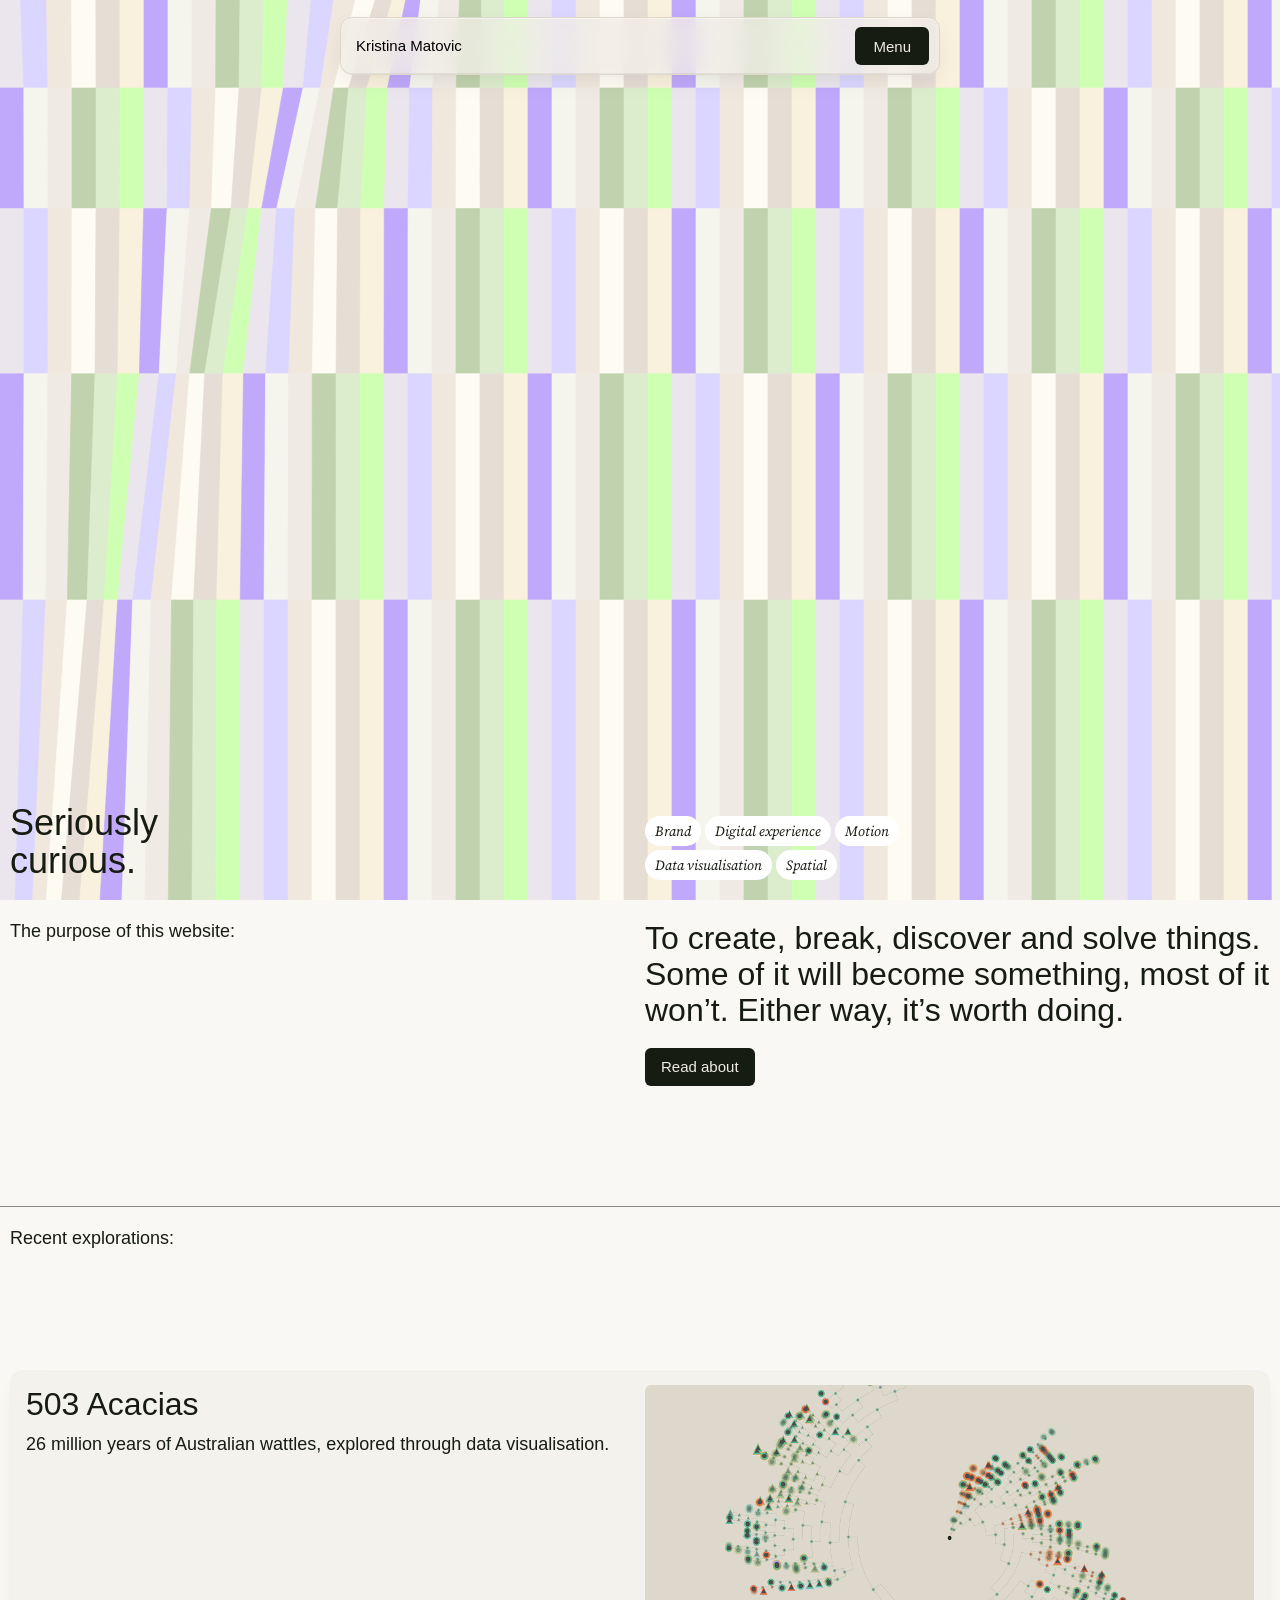
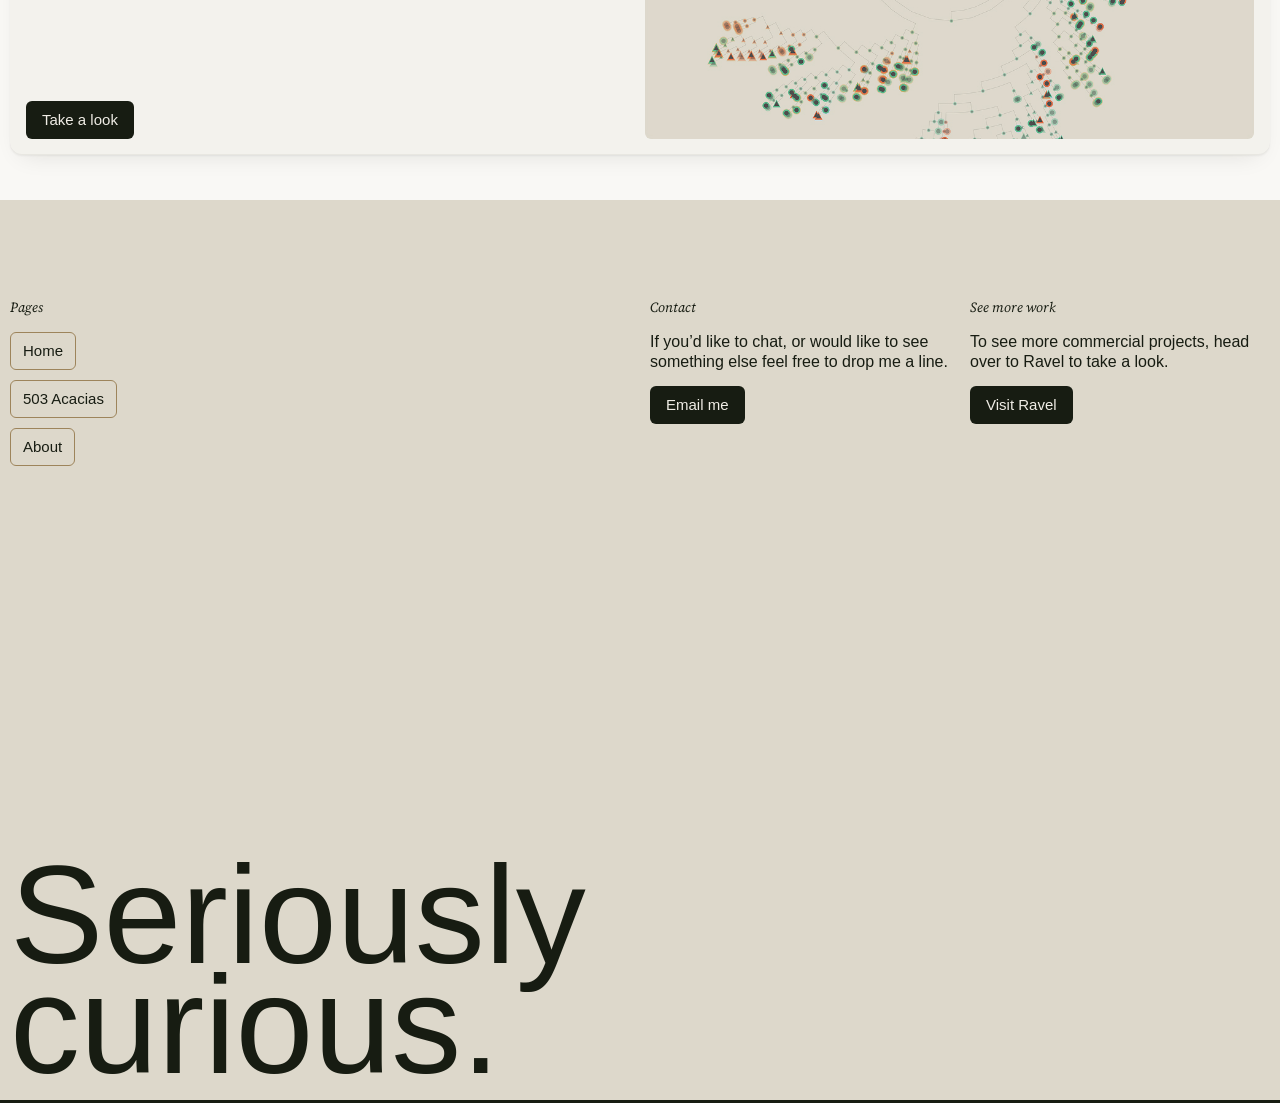
==== commit b5fe935e: "Update Acacias and About pages to match new design - Acacias: full-width 500px header, tags above ti" ====
--- a/index.html
+++ b/index.html
@@ -60,36 +60,50 @@
     <section class="section section-light" id="explorations">
       <div class="columns">
         <div class="col">
-          <p class="label">The purpose of this website</p>
+          <p class="label">The purpose of this website:</p>
         </div>
         <div class="col">
           <p class="statement">To create, break, discover and solve things. Some of it will become something, most of it won’t. Either way, it’s worth doing.</p>
+          <a class="btn" href="about.html">Read about</a>
         </div>
       </div>
 
       <hr class="divider">
 
-      <p class="label">Recent explorations</p>
+      <p class="label">Recent explorations:</p>
 
       <div class="columns project-card">
+        <a class="card-link" href="acacias.html" aria-label="503 Acacias: take a look"></a>
         <div class="col">
           <h2 class="project-title">503 Acacias</h2>
           <p class="body-text">26 million years of Australian wattles, explored through data visualisation.</p>
+          <span class="btn">Take a look</span>
         </div>
         <div class="col">
-          <a href="acacias.html" class="project-thumb">
+          <div class="project-thumb">
             <img src="images/acacias-thumb.png" alt="503 Acacias – phylogeny visualisation">
-          </a>
+          </div>
         </div>
       </div>
     </section>
 
-    <!-- 3. Footer / contact -->
+    <!-- 3. Footer -->
     <section class="section section-footer" id="contact">
-      <div class="footer-top">
-        <p class="body-text">This is the free-range work. The commercial projects are at Ravel, or ask me directly.</p>
-        <div class="buttons">
-          <a class="btn" href="mailto:hi@kristinamatovic.com">Get in touch</a>
+      <div class="footer-menu">
+        <div class="footer-col">
+          <h3 class="footer-heading">Pages</h3>
+          <a class="footer-link" href="index.html#home">Home</a>
+          <a class="footer-link" href="acacias.html">503 Acacias</a>
+          <a class="footer-link" href="about.html">About</a>
+        </div>
+        <div class="footer-col footer-contact">
+          <h3 class="footer-heading">Contact</h3>
+          <p class="footer-text">If you’d like to chat, or would like to see something else feel free to drop me a line.</p>
+          <a class="btn" href="mailto:hi@kristinamatovic.com">Email me</a>
+        </div>
+        <div class="footer-col">
+          <h3 class="footer-heading">See more work</h3>
+          <p class="footer-text">To see more commercial projects, head over to Ravel to take a look.</p>
           <a class="btn" href="https://ravel.com.au" target="_blank" rel="noopener">Visit Ravel</a>
         </div>
       </div>
@@ -101,4 +115,4 @@
   <script src="sway-grid.js"></script>
   <script src="script.js"></script>
 </body>
-</html>
+</html>
--- a/styles.css
+++ b/styles.css
@@ -39,7 +39,7 @@
 
 .label         { font-weight: 500; }
 .body-text     { font-weight: 400; }
-.statement     { font-size: 32px; line-height: 36px; }
+.statement     { font-size: 32px; line-height: 36px; margin-bottom: 20px; }
 .project-title { font-size: 32px; font-weight: 500; line-height: 1.2; }
 
 /* 3. BACKGROUND SWAY GRID ---------------------------------- */
@@ -105,7 +105,7 @@
   position: fixed;
   inset: 0;
   z-index: 90;
-  padding: 200px 0 0;
+  padding: 200px 0 0;                   /* no side padding, so the lines run edge to edge */
   box-sizing: border-box;
   background: #32302F;
   opacity: 0;
@@ -181,7 +181,7 @@
 }
 
 /* Things that must stay clickable */
-.project-thumb, .btn, .section a { pointer-events: auto; }
+.btn, .section a { pointer-events: auto; }
 
 /* 6. SECTIONS ---------------------------------------------- */
 
@@ -228,12 +228,50 @@
 
 .divider {
   border: 0;
-  border-top: 1px solid var(--green-black);
+  border-top: 1px solid rgba(23, 28, 18, 0.5);   /* green-black at 50%, same as .rule */
   margin: 0 calc(var(--gutter) * -1) 20px;   /* full-bleed */
 }
 
-.project-card { margin-top: 120px; }
+.project-card {
+  position: relative;
+  margin-top: 120px;
+  padding: 16px;
+  border-radius: 12px;
+  background: rgba(221, 216, 203, 0.2);
+  /* very subtle bevel — same recipe as the nav bar */
+  box-shadow:
+    inset 0 1px 0 rgba(255, 255, 255, 0.7),    /* light catching the top edge */
+    inset 0 -1px 0 rgba(23, 28, 18, 0.05),     /* faint bottom edge */
+    0 1px 2px rgba(23, 28, 18, 0.05),          /* tight contact shadow */
+    0 10px 24px -12px rgba(23, 28, 18, 0.12);  /* soft lift */
+  transition: background 0.3s ease, box-shadow 0.3s ease, transform 0.3s ease;
+}
+
+/* Hover (and keyboard focus): card lifts a touch, the image eases in, the button warms up */
+.project-card:hover,
+.project-card:focus-within {
+  transform: translateY(-2px);
+  background: rgba(221, 216, 203, 0.35);
+  box-shadow:
+    inset 0 1px 0 rgba(255, 255, 255, 0.8),
+    inset 0 -1px 0 rgba(23, 28, 18, 0.06),
+    0 1px 2px rgba(23, 28, 18, 0.06),
+    0 16px 30px -12px rgba(23, 28, 18, 0.18);
+}
+.project-card:hover .btn,
+.project-card:focus-within .btn { background: var(--gold); }
+
+/* Make the whole card clickable: one invisible link covers it */
+.card-link {
+  position: absolute;
+  inset: 0;
+  z-index: 1;
+  border-radius: 12px;
+}
+.card-link:focus-visible { outline: 2px solid var(--green-black); outline-offset: 2px; }
+
 .project-card .col { display: flex; flex-direction: column; gap: 10px; }
+.project-card .btn { margin-top: auto; align-self: flex-start; }   /* button sits at the bottom of the card */
 
 .project-thumb {
   display: block;
@@ -241,8 +279,8 @@
   overflow: hidden;
   transition: transform 0.3s;
 }
-.project-thumb.is-visible:hover { transform: scale(1.05); }   /* .is-visible so it beats the fade-in rule */
-.project-thumb img { display: block; width: 100%; height: auto; }
+.project-thumb img { display: block; width: 100%; height: auto; transition: transform 0.6s ease; }
+.project-card:hover .project-thumb img { transform: scale(1.04); }
 
 /* Project page */
 .project {
@@ -264,18 +302,19 @@
   background: #D9D9D9;                  /* shows until the image loads */
 }
 
-.project-hero { height: 600px; }
+.project-hero { height: 500px; }
 .project-side { aspect-ratio: 497 / 1200; }
 .project-tree { aspect-ratio: 1004 / 2420; }
 
 .project-intro { align-items: start; }
 .project-text .body-text { line-height: 24px; margin-bottom: 20px; }
 .project-text .project-title { margin-bottom: 20px; }
+.project-tags { margin-bottom: 30px; }
 
 /* About page header */
 .about-hero {
   display: block;
-  height: 600px;
+  height: 500px;
   background: var(--linen);
   touch-action: pan-y;                  /* vertical scrolling always allowed */
 
@@ -286,7 +325,8 @@
 }
 
 /* About page */
-.rule { border: 0; border-top: 1px solid var(--green-black); margin: 0 calc(var(--gutter) * -1); }   /* full-bleed */
+.about-page { gap: 0; }   /* section padding does the spacing, like the home page */
+.rule { border: 0; border-top: 1px solid rgba(23, 28, 18, 0.5); margin: 0 calc(var(--gutter) * -1); }   /* full-bleed */
 
 /* Edge-to-edge header image (About page) */
 .hero-full {
@@ -295,7 +335,7 @@
   border-radius: 0;
 }
 
-.about-section { align-items: start; padding: 20px 10px 120px; }
+.about-section { align-items: start; padding: 20px 0 120px; }
 .about-section .label     { margin: 0; font-size: 18px; line-height: 24px; }
 .about-section .body-text { line-height: 24px; margin-bottom: 20px; }
 .about-section .body-text:last-child { margin-bottom: 0; }
@@ -317,24 +357,61 @@
 .section-footer {
   background: var(--beige);
   justify-content: space-between;
-}
-.footer-top { display: flex; flex-direction: column; gap: 10px; max-width: 496px; }
+  padding-top: 100px;
+}
+
+.footer-menu {
+  display: grid;
+  grid-template-columns: repeat(4, 1fr);
+  gap: 20px;
+  align-items: start;
+}
+.footer-contact { grid-column: 3; }          /* column 2 stays blank */
+
+.footer-col { display: flex; flex-direction: column; align-items: flex-start; gap: 10px; }
+
+.footer-heading {
+  margin: 0;
+  padding-bottom: 8px;
+  font: italic 400 14px/14px 'Source Serif 4', Georgia, serif;
+  font-variation-settings: "opsz" 18;
+  color: var(--green-black);
+}
+
+.footer-text { margin: 0; padding-bottom: 4px; font-size: 16px; line-height: 20px; }
+
+.footer-link {
+  box-sizing: border-box;
+  display: inline-flex;
+  align-items: center;
+  height: 38px;
+  padding: 0 12px;
+  border: 1px solid var(--gold);
+  border-radius: 6px;
+  font-size: 15px;
+  color: var(--green-black);
+  text-decoration: none;
+  transition: background 0.2s, color 0.2s;
+}
+.footer-link:hover { background: var(--gold); color: var(--linen); }
+
 .footer-title { font-size: 140px; font-weight: 500; line-height: 110px; }
 
 /* 7. BUTTONS ----------------------------------------------- */
 .buttons { display: flex; gap: 6px; }
 
 .btn {
-  display: flex;
+  display: inline-flex;
   align-items: center;
   justify-content: center;
-  width: 146px;
   height: 38px;
+  padding: 0 16px;
   border-radius: 6px;
   background: var(--green-black);
   color: var(--linen);
   font-size: 15px;
   text-decoration: none;
+  white-space: nowrap;
   transition: background 0.2s;
 }
 .btn:hover { background: var(--gold); }
@@ -391,7 +468,9 @@
   .section-home .columns { gap: 60px; }
   .footer-title { font-size: clamp(56px, 18vw, 140px); line-height: 0.8; }
   .menu-item { font-size: 26px; }
-  .project-hero { height: 300px; }
+  .project-hero { height: min(300px, 40svh); }   /* never more than 40% of the screen, so the title shows when zoomed */
   .about-hero { height: 400px; }
   .about-section { padding-bottom: 60px; }
+  .footer-menu { grid-template-columns: 1fr; gap: 30px; }
+  .footer-contact { grid-column: auto; }
 }
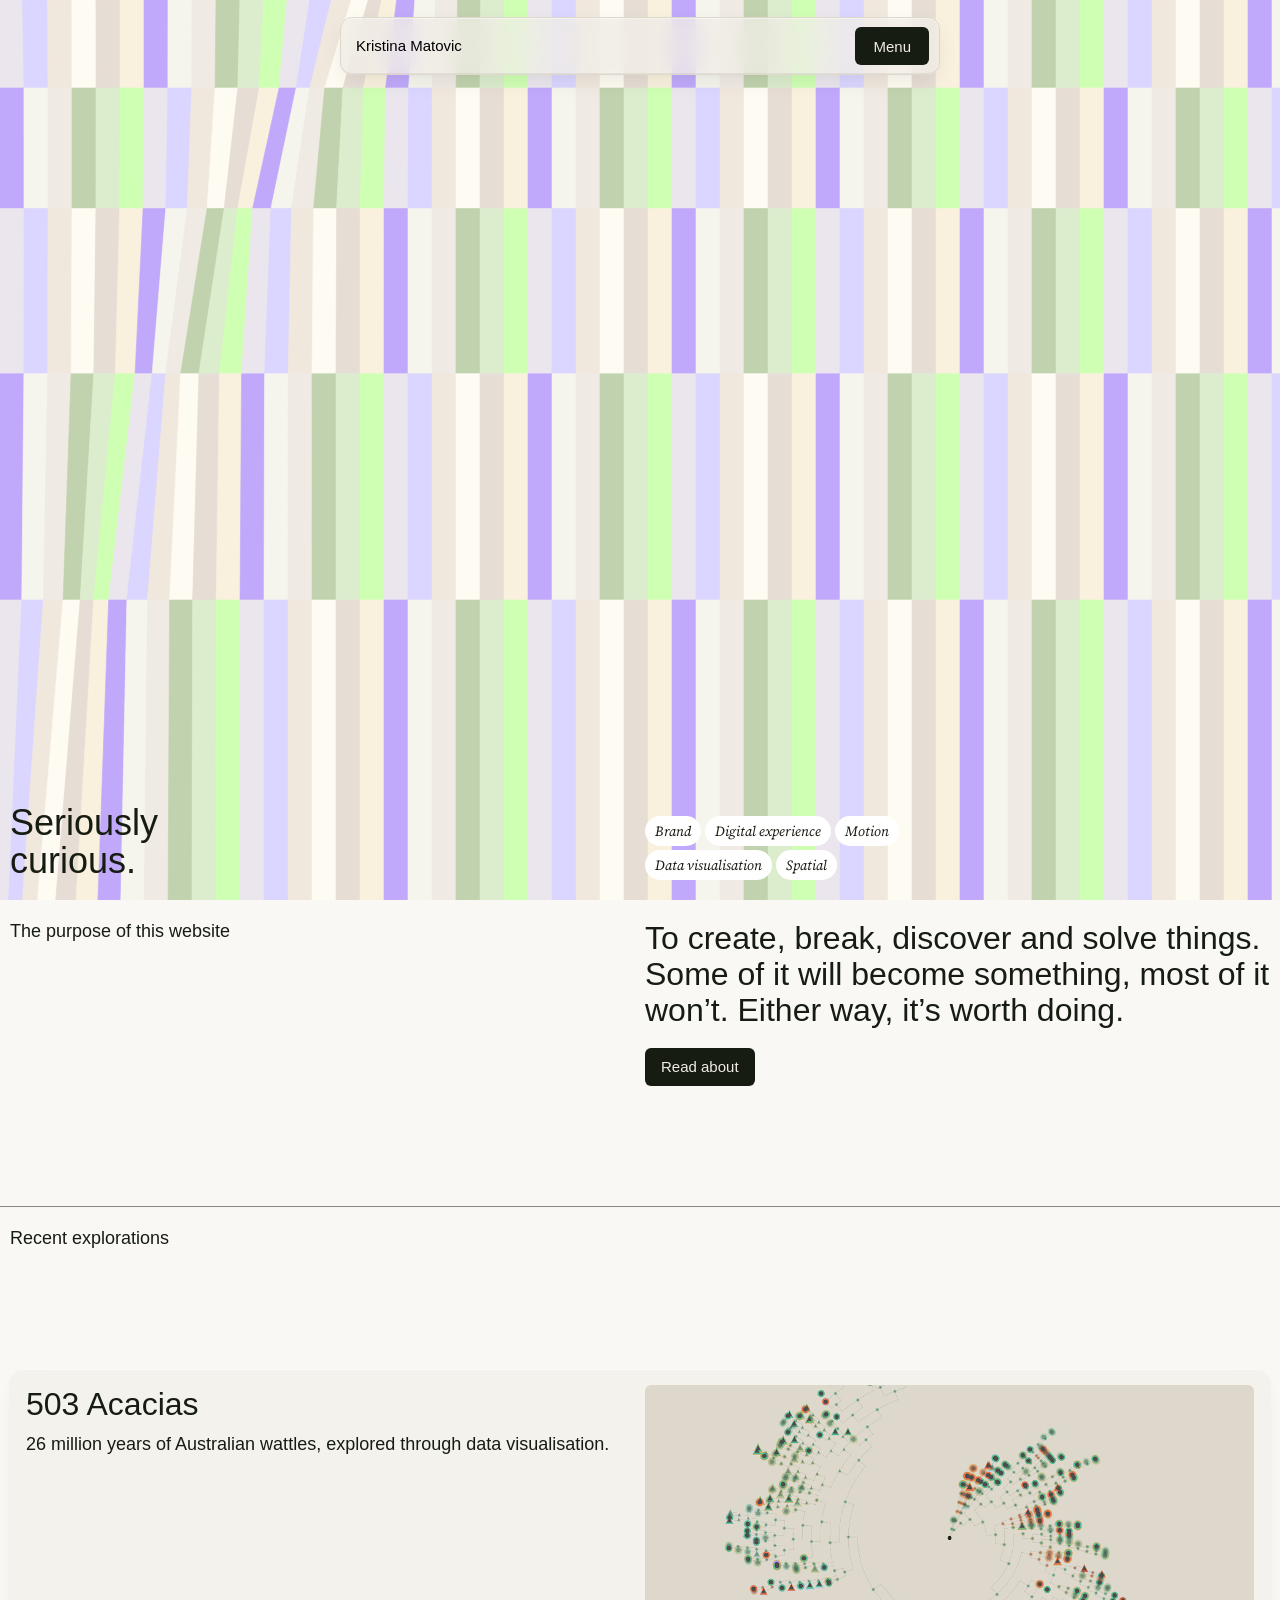
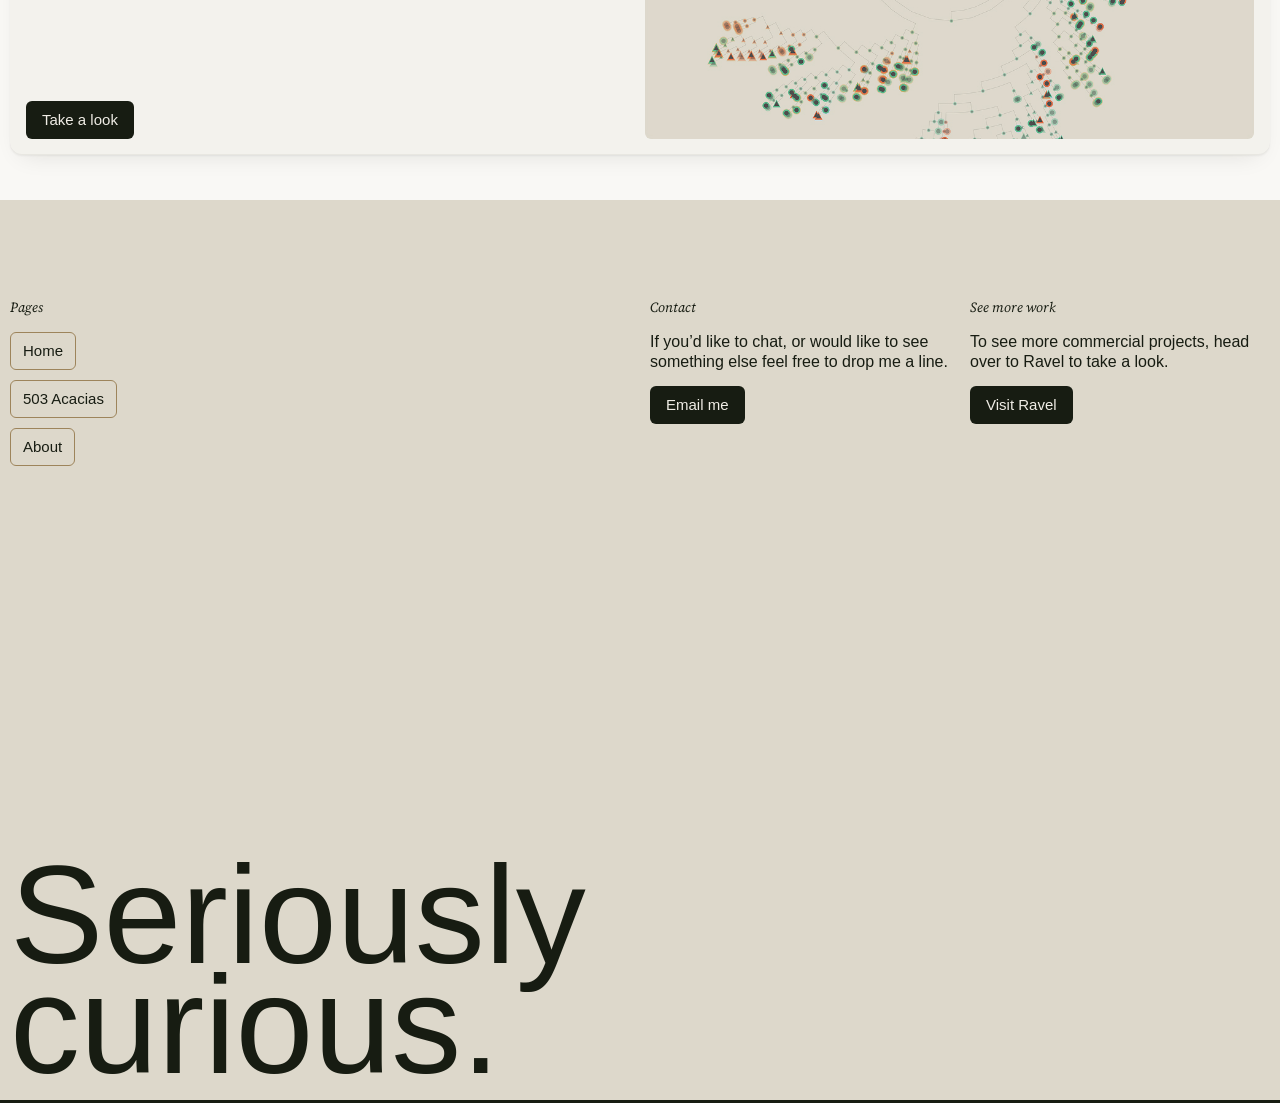
==== commit 0ab2e585: "Mobile home page: match new mobile design - Larger hero and project titles, tighter spacing to match" ====
--- a/index.html
+++ b/index.html
@@ -60,7 +60,7 @@
     <section class="section section-light" id="explorations">
       <div class="columns">
         <div class="col">
-          <p class="label">The purpose of this website:</p>
+          <p class="label">The purpose of this website</p>
         </div>
         <div class="col">
           <p class="statement">To create, break, discover and solve things. Some of it will become something, most of it won’t. Either way, it’s worth doing.</p>
@@ -70,7 +70,7 @@
 
       <hr class="divider">
 
-      <p class="label">Recent explorations:</p>
+      <p class="label">Recent explorations</p>
 
       <div class="columns project-card">
         <a class="card-link" href="acacias.html" aria-label="503 Acacias: take a look"></a>
--- a/styles.css
+++ b/styles.css
@@ -357,6 +357,7 @@
 .section-footer {
   background: var(--beige);
   justify-content: space-between;
+  gap: 64px;                            /* minimum space above the big title, even when the screen is short */
   padding-top: 100px;
 }
 
@@ -463,14 +464,36 @@
 /* . MOBILE — keep this block LAST ------------------------- */
 @media (max-width: 768px) {
   .columns { grid-template-columns: 1fr; gap: 20px; }
-  .statement, .project-title { font-size: 26px; line-height: 30px; }
+  .statement, .project-title { font-size: 28px; line-height: 32px; }
+  .btn { height: 44px; }                                /* bigger tap target */
+
+  /* Home hero */
+  .home-title { font-size: 40px; line-height: 32px; }
   .home-intro { gap: 40px; }
-  .section-home .columns { gap: 60px; }
-  .footer-title { font-size: clamp(56px, 18vw, 140px); line-height: 0.8; }
+  .section-home { padding-bottom: 24px; }
+  .section-home .columns { gap: 24px; }
+
+  /* Purpose + recent explorations */
+  .section-light { padding-bottom: 64px; }
+  .section-light .columns:first-child { gap: 32px; margin-bottom: 64px; }
+  .statement { margin-bottom: 24px; }
+  .project-card { margin-top: 32px; gap: 16px; }
+  .project-card .col { gap: 16px; }
+  .project-card .col:last-child { order: -1; }          /* image moves above the text */
+
+  /* Footer */
+  .section-footer { min-height: 0; padding-top: 40px; }
+  .footer-col { gap: 8px; }
+  .footer-col:first-child { flex-direction: row; flex-wrap: wrap; column-gap: 12px; }   /* page links in a row */
+  .footer-col:first-child .footer-heading { width: 100%; }                              /* heading keeps its own line */
+  .footer-heading { line-height: 18px; }
+  .footer-link { height: 44px; }
+  .section-footer .btn { height: 38px; padding: 0 12px; font-size: 14px; }
+  .footer-title { font-size: clamp(48px, 19vw, 72px); line-height: 0.83; }
   .menu-item { font-size: 26px; }
   .project-hero { height: min(300px, 40svh); }   /* never more than 40% of the screen, so the title shows when zoomed */
   .about-hero { height: 400px; }
   .about-section { padding-bottom: 60px; }
-  .footer-menu { grid-template-columns: 1fr; gap: 30px; }
+  .footer-menu { grid-template-columns: 1fr; gap: 40px; }
   .footer-contact { grid-column: auto; }
 }
